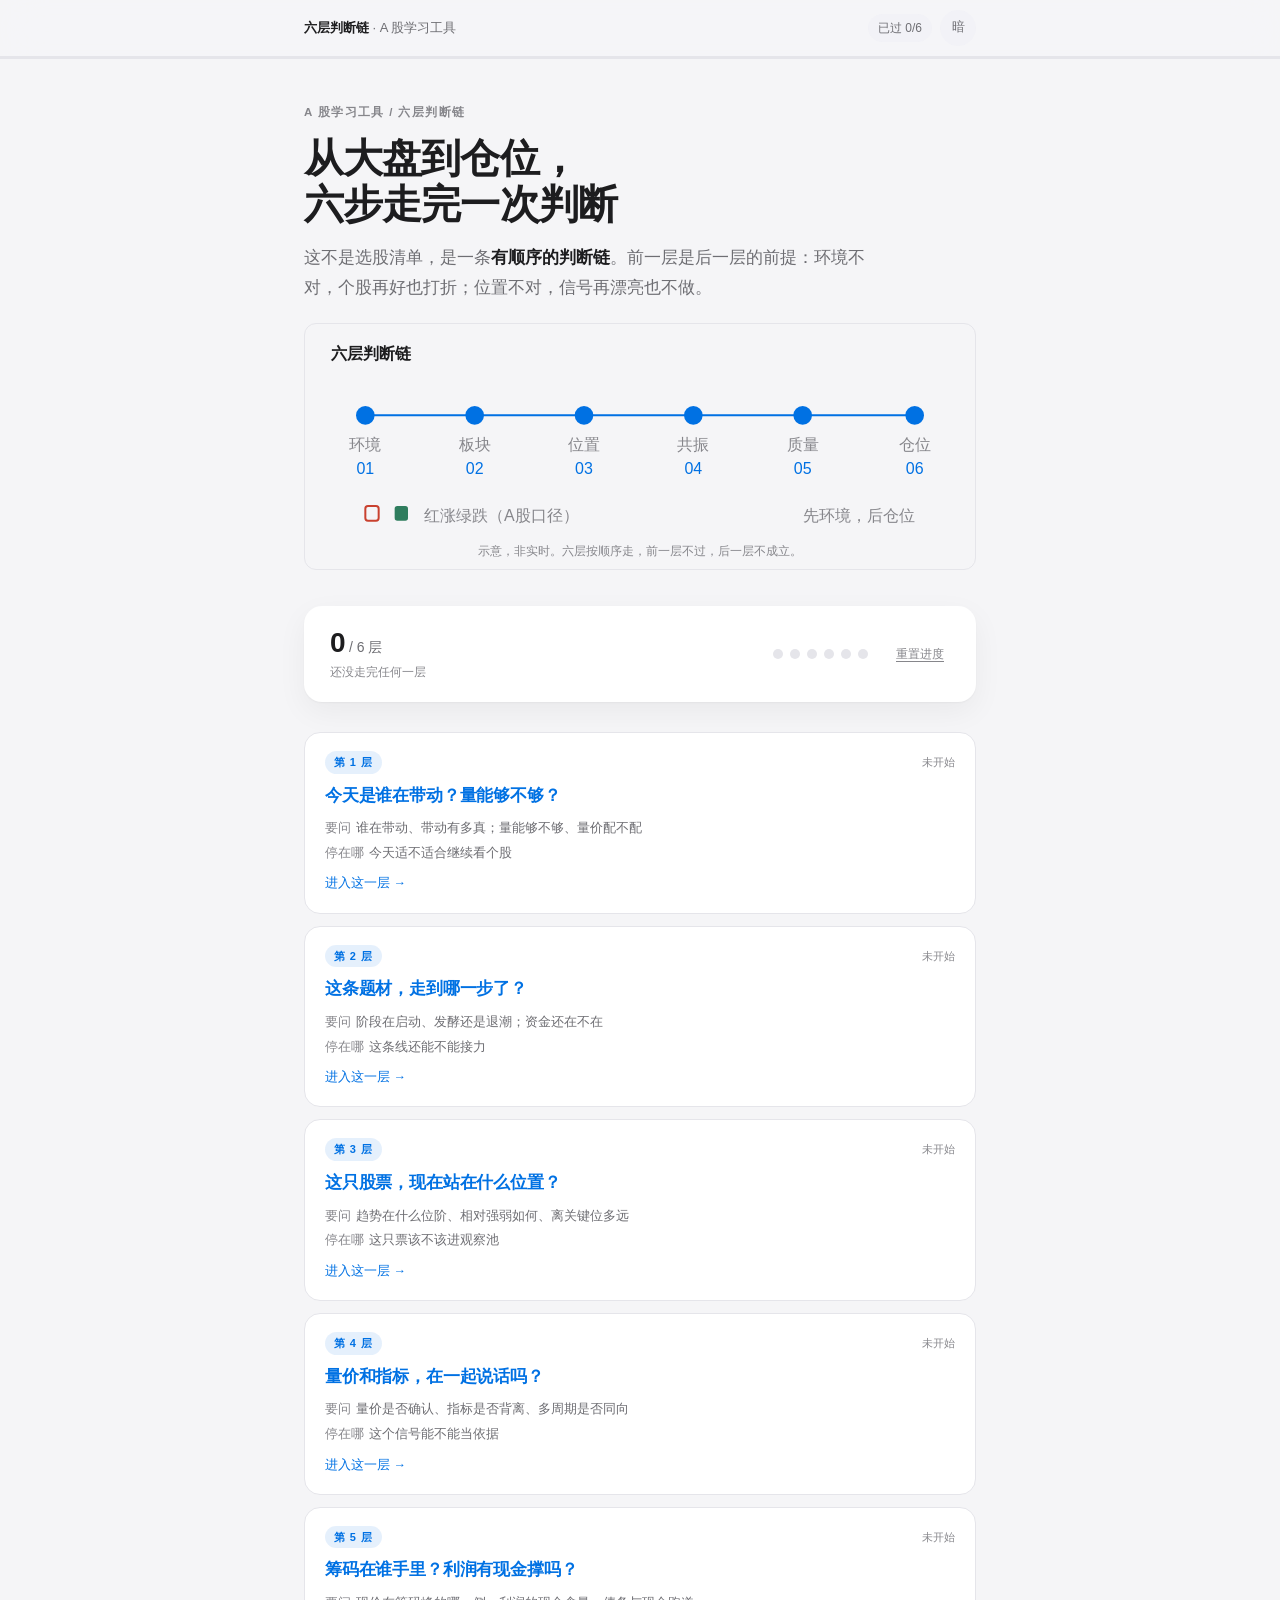
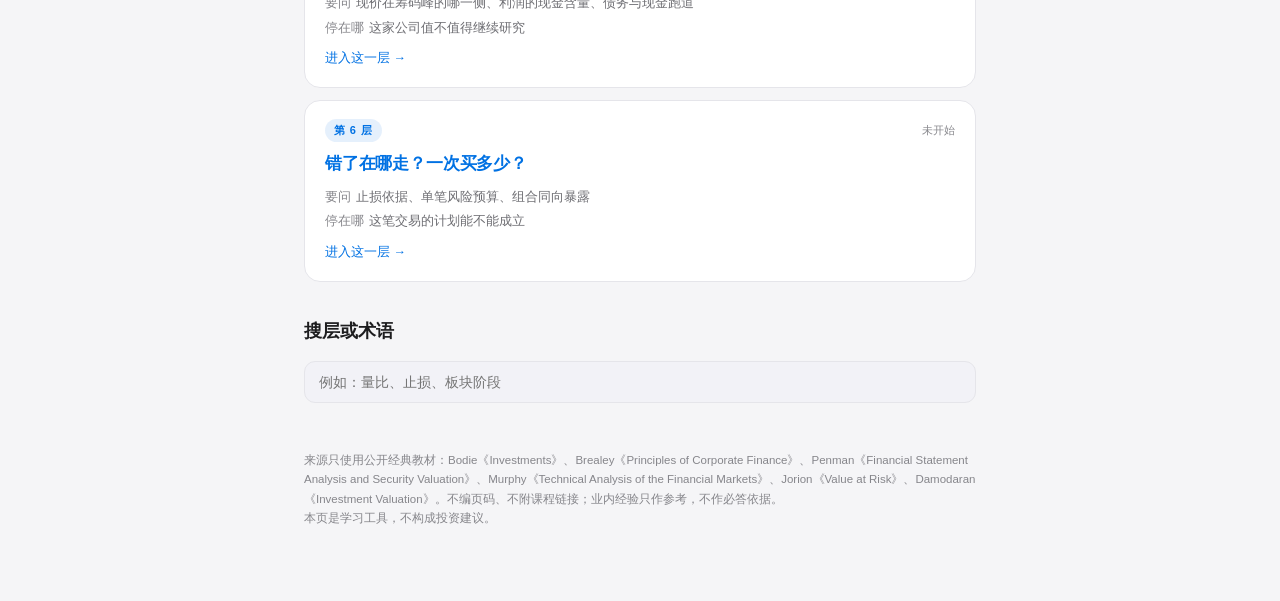
==== index.html @ f4ba8dbd "发布判断链学习站六层版本" ====
<!DOCTYPE html>
<html lang="zh-CN">
<head>
<meta charset="utf-8">
<meta name="viewport" content="width=device-width,initial-scale=1,viewport-fit=cover">
<meta name="color-scheme" content="light dark">
<meta name="description" content="六层判断链：从大盘环境到退出与仓位的 A 股学习工具。">
<title>六层判断链 · 从大盘到仓位</title>
<link rel="stylesheet" href="assets/app.css">
<script>try{var t=localStorage.getItem('stock6.v1.theme');if(t)document.documentElement.dataset.theme=JSON.parse(t);}catch(e){}</script>
<script src="assets/dict.js" defer></script>
<script src="assets/layers.js" defer></script>
<script src="assets/app.js" defer></script>
</head>
<body data-page="index">
<header class="topbar">
  <div class="topbar-in">
    <div class="brand"><b>六层判断链</b> · A 股学习工具</div>
    <div class="top-right">
      <span class="chip" id="progressChip">已过 0/6</span>
      <button class="icon-btn" id="themeBtn" type="button" aria-label="切换深色模式">暗</button>
    </div>
  </div>
  <div class="prog" aria-hidden="true"><i id="progFill"></i></div>
</header>

<main class="wrap">
  <section class="hero">
    <div class="kicker">A 股学习工具 / 六层判断链</div>
    <h1>从大盘到仓位，<br>六步走完一次判断</h1>
    <p class="lede">这不是选股清单，是一条<strong>有顺序的判断链</strong>。前一层是后一层的前提：环境不对，个股再好也打折；位置不对，信号再漂亮也不做。</p>
    <figure class="fig">
      <svg viewBox="0 0 480 150" role="img" aria-label="六层判断链：环境、板块、位置、共振、质量、退出与仓位">
        <text x="8" y="16" class="t-strong">六层判断链</text>
        <line class="line-accent" x1="34" y1="58" x2="446" y2="58"/>
        <circle class="dot" cx="34" cy="58" r="7"/>
        <circle class="dot" cx="116" cy="58" r="7"/>
        <circle class="dot" cx="198" cy="58" r="7"/>
        <circle class="dot" cx="280" cy="58" r="7"/>
        <circle class="dot" cx="362" cy="58" r="7"/>
        <circle class="dot" cx="446" cy="58" r="7"/>
        <text x="34" y="84" class="t-mute" text-anchor="middle">环境</text>
        <text x="116" y="84" class="t-mute" text-anchor="middle">板块</text>
        <text x="198" y="84" class="t-mute" text-anchor="middle">位置</text>
        <text x="280" y="84" class="t-mute" text-anchor="middle">共振</text>
        <text x="362" y="84" class="t-mute" text-anchor="middle">质量</text>
        <text x="446" y="84" class="t-mute" text-anchor="middle">仓位</text>
        <text x="34" y="102" class="t-accent" text-anchor="middle">01</text>
        <text x="116" y="102" class="t-accent" text-anchor="middle">02</text>
        <text x="198" y="102" class="t-accent" text-anchor="middle">03</text>
        <text x="280" y="102" class="t-accent" text-anchor="middle">04</text>
        <text x="362" y="102" class="t-accent" text-anchor="middle">05</text>
        <text x="446" y="102" class="t-accent" text-anchor="middle">06</text>
        <rect class="leg-up" x="34" y="126" width="10" height="11" rx="2"/>
        <rect class="leg-down" x="56" y="126" width="10" height="11" rx="2"/>
        <text x="78" y="137" class="t-mute">红涨绿跌（A股口径）</text>
        <text x="446" y="137" class="t-mute" text-anchor="end">先环境，后仓位</text>
      </svg>
      <figcaption class="fig-cap">示意，非实时。六层按顺序走，前一层不过，后一层不成立。</figcaption>
    </figure>
  </section>

  <div id="siteRoot"></div>

  <div class="foot">
    来源只使用公开经典教材：Bodie《Investments》、Brealey《Principles of Corporate Finance》、Penman《Financial Statement Analysis and Security Valuation》、Murphy《Technical Analysis of the Financial Markets》、Jorion《Value at Risk》、Damodaran《Investment Valuation》。不编页码、不附课程链接；业内经验只作参考，不作必答依据。<br>
    本页是学习工具，不构成投资建议。
  </div>
</main>
</body>
</html>
---- assets/app.css ----
:root{
  --font:-apple-system,BlinkMacSystemFont,"SF Pro Text","PingFang SC","Noto Sans SC","Microsoft YaHei",sans-serif;
  --bg:#f5f5f7;--surface:#fff;--surface-2:#f2f2f7;--text:#1d1d1f;--text-2:#6e6e73;--text-3:#86868b;
  --line:#e5e5ea;--line-2:#d2d2d7;--accent:#0071e3;--accent-soft:rgba(0,113,227,.1);
  /* A 股口径：红只表示涨，绿只表示跌；量能一律中性蓝 */
  --up:#c9412f;--down:#2f7d5e;--wy:#b5851f;--fig-bg:#f5f5f7;
  --radius:18px;--shadow:0 1px 2px rgba(0,0,0,.04),0 10px 30px rgba(0,0,0,.05);
  --ease:cubic-bezier(.4,0,.2,1);
}
@media (prefers-color-scheme:dark){
  :root:not([data-theme="light"]){
    --bg:#000;--surface:#1c1c1e;--surface-2:#2c2c2e;--text:#f5f5f7;--text-2:#a1a1a6;--text-3:#8e8e93;
    --line:#2c2c2e;--line-2:#3a3a3c;--accent:#2997ff;--accent-soft:rgba(41,151,255,.16);
    --up:#e07a68;--down:#6fb99a;--wy:#d8a63a;--fig-bg:#2c2c2e;
    --shadow:0 1px 2px rgba(0,0,0,.5),0 10px 30px rgba(0,0,0,.4);
  }
}
:root[data-theme="dark"]{
  --bg:#000;--surface:#1c1c1e;--surface-2:#2c2c2e;--text:#f5f5f7;--text-2:#a1a1a6;--text-3:#8e8e93;
  --line:#2c2c2e;--line-2:#3a3a3c;--accent:#2997ff;--accent-soft:rgba(41,151,255,.16);
  --up:#e07a68;--down:#6fb99a;--wy:#d8a63a;--fig-bg:#2c2c2e;
  --shadow:0 1px 2px rgba(0,0,0,.5),0 10px 30px rgba(0,0,0,.4);
}
*{box-sizing:border-box}
html,body{margin:0;padding:0}
body{background:var(--bg);color:var(--text);font-family:var(--font);font-size:clamp(16px,4.3vw,17px);line-height:1.7;
  -webkit-font-smoothing:antialiased;transition:background .3s var(--ease),color .3s var(--ease);overflow-x:hidden}
button{font:inherit;color:inherit;background:none;border:0;cursor:pointer}
a{color:var(--accent);text-decoration:none}
img,svg{max-width:100%}
.wrap{max-width:720px;margin:0 auto;padding:0 clamp(16px,4vw,24px) calc(72px + env(safe-area-inset-bottom))}
.topbar{position:sticky;top:0;z-index:20;background:color-mix(in srgb,var(--bg) 88%,transparent);
  -webkit-backdrop-filter:saturate(180%) blur(20px);backdrop-filter:saturate(180%) blur(20px);
  border-bottom:1px solid var(--line)}
.topbar-in{max-width:720px;margin:0 auto;padding:10px clamp(16px,4vw,24px);display:flex;align-items:center;gap:10px}
.prog{height:2px;background:var(--line);overflow:hidden}
.prog i{display:block;height:100%;width:var(--p,0%);background:var(--accent);transition:width .35s var(--ease)}
.brand{font-size:13px;color:var(--text-2);white-space:nowrap;min-width:0;overflow:hidden;text-overflow:ellipsis}
.brand b{color:var(--text);font-weight:600}
.brand a{color:inherit}
.top-right{margin-left:auto;display:flex;align-items:center;gap:8px;flex:none}
.chip{font-size:12px;color:var(--text-2);background:var(--surface-2);border-radius:999px;padding:4px 10px;
  font-variant-numeric:tabular-nums;white-space:nowrap}
.icon-btn{width:36px;height:36px;border-radius:999px;background:var(--surface-2);color:var(--text-2);
  display:inline-flex;align-items:center;justify-content:center;font-size:12.5px;transition:background .2s var(--ease),color .2s var(--ease)}
.icon-btn:hover{background:var(--line);color:var(--text)}
.icon-btn:focus-visible,.entry:focus-visible,.opt:focus-visible,.term:focus-visible,.link-btn:focus-visible,
.btn-primary:focus-visible,.btn-ghost:focus-visible,a:focus-visible{outline:2px solid var(--accent);outline-offset:2px}
.crumbs{display:flex;align-items:center;gap:8px;padding:16px 0 0;font-size:12.5px;color:var(--text-3);flex-wrap:wrap}
.crumbs a{color:var(--text-2)}
.crumbs .sep{opacity:.55}
.hero{padding:44px 0 8px}
.kicker{font-size:11.5px;font-weight:600;letter-spacing:.12em;color:var(--text-3);text-transform:uppercase}
h1{font-size:clamp(28px,6.2vw,40px);line-height:1.16;letter-spacing:-.022em;font-weight:600;margin:12px 0 0;max-width:640px}
.lede{margin:16px 0 0;font-size:clamp(16px,4.3vw,17px);line-height:1.75;color:var(--text-2);max-width:34em}
.lede strong{color:var(--text);font-weight:600}
.start-card{margin-top:30px;background:var(--surface);border-radius:var(--radius);box-shadow:var(--shadow);padding:clamp(18px,4.4vw,28px)}
.start-title{font-size:15px;font-weight:600}
.start-sub{margin-top:6px;font-size:13.5px;color:var(--text-2);line-height:1.7}
.entries{margin-top:18px;display:flex;flex-direction:column;gap:12px}
.entry{display:flex;align-items:flex-start;gap:14px;text-align:left;width:100%;min-height:64px;padding:16px 18px;
  border:1px solid var(--line);border-radius:14px;background:var(--surface);
  transition:border-color .2s var(--ease),background .2s var(--ease),transform .2s var(--ease)}
.entry:hover{border-color:var(--line-2);background:var(--surface-2);transform:translateY(-1px)}
.entry .mark{flex:none;width:32px;height:32px;border-radius:999px;background:var(--accent-soft);color:var(--accent);
  display:flex;align-items:center;justify-content:center;font-size:12px;font-weight:600;font-variant-numeric:tabular-nums}
.entry .et,.entry .es,.opt .ol,.opt .om{display:block}
.entry .et{font-size:15.5px;font-weight:600;letter-spacing:-.01em}
.entry .es{margin-top:3px;font-size:12.5px;color:var(--text-2);line-height:1.6}
.entry .go{margin-left:auto;color:var(--text-3);font-size:16px;padding-top:5px}
.entry.all{border-style:dashed;border-color:var(--line-2)}
.hint{margin-top:18px;font-size:12.5px;color:var(--text-3);line-height:1.7}
.trail{margin:26px 0 0;display:none}
.trail.on{display:block}
.trail-label{font-size:10.5px;font-weight:600;letter-spacing:.1em;text-transform:uppercase;color:var(--text-3)}
.trail-chips{display:flex;flex-wrap:wrap;gap:8px;margin-top:9px}
.trail-chip{display:inline-flex;align-items:center;gap:6px;font-size:12px;color:var(--text-2);background:var(--surface);
  border:1px solid var(--line);border-radius:999px;padding:4px 10px;max-width:100%}
.trail-chip b{color:var(--text);font-weight:500}
.trail-chip .tick{color:var(--accent);font-size:11px}
.trail-chip.mode{border-style:dashed}
.q-card{margin-top:14px;background:var(--surface);border-radius:var(--radius);box-shadow:var(--shadow);padding:clamp(18px,4.4vw,30px)}
.q-top{display:flex;align-items:center;gap:10px;flex-wrap:wrap}
.q-step{font-size:11.5px;font-weight:600;color:var(--accent);background:var(--accent-soft);border-radius:999px;padding:3px 10px;
  letter-spacing:.02em;font-variant-numeric:tabular-nums}
.q-src{margin-left:auto;display:flex;gap:6px;flex-wrap:wrap}
.lv{font-size:10.5px;line-height:1.7;font-weight:500;padding:1px 8px;border-radius:999px;white-space:nowrap}
.lv-a{background:var(--accent-soft);color:var(--accent)}
.lv-t{background:var(--surface-2);color:var(--text-2)}
.lv-e{background:transparent;border:1px dashed var(--line-2);color:var(--text-3)}
h2.q-title{font-size:clamp(19.5px,4.6vw,23px);line-height:1.4;letter-spacing:-.015em;font-weight:600;margin:14px 0 0}
.q-plain{margin-top:10px;font-size:clamp(16px,4.3vw,17px);line-height:1.75;color:var(--text-2);max-width:34em}
.src-note{margin-top:10px;font-size:11.5px;line-height:1.7;color:var(--text-3);max-width:34em}
.term{font:inherit;color:inherit;background:none;border:0;padding:0;cursor:help;border-bottom:1px dashed var(--text-3);
  transition:color .15s var(--ease),border-color .15s var(--ease)}
.term:hover,.term.open{color:var(--accent);border-color:var(--accent)}
.term .qmark{font-size:10px;vertical-align:super;color:var(--text-3);margin-left:1px}
.term.open .qmark{color:var(--accent)}
.term-defs{margin-top:14px;display:flex;flex-direction:column;gap:6px}
.term-row{background:var(--surface-2);border-radius:12px;padding:11px 14px}
.term-row[hidden]{display:none}
.term-row dt{font-size:12.5px;font-weight:600;color:var(--text)}
.term-row dd{margin:3px 0 0;font-size:13px;line-height:1.7;color:var(--text-2)}
.term-row .k{display:block;font-size:10.5px;letter-spacing:.06em;text-transform:uppercase;color:var(--text-3);margin-bottom:1px}
.term-row .k2{margin-top:7px}
.where{margin-top:22px;border-left:2px solid var(--line-2);padding:2px 0 2px 14px}
.where h3{font-size:11px;font-weight:600;letter-spacing:.1em;text-transform:uppercase;color:var(--text-3);margin:0 0 8px}
.where ul{margin:0;padding-left:18px;font-size:clamp(15px,4vw,16px);line-height:1.8;color:var(--text-2);max-width:34em}
.where li::marker{color:var(--text-3)}
.options{margin-top:22px;display:flex;flex-direction:column;gap:12px}
.opt{display:flex;gap:12px;align-items:flex-start;text-align:left;width:100%;min-height:56px;padding:15px 16px;border:1px solid var(--line);
  border-radius:13px;background:var(--surface);transition:border-color .2s var(--ease),background .2s var(--ease)}
.opt:hover{border-color:var(--line-2);background:var(--surface-2)}
.opt .radio{flex:none;width:17px;height:17px;border-radius:999px;border:1px solid var(--line-2);margin-top:2px}
.opt:hover .radio{border-color:var(--accent)}
.opt .ol{font-size:clamp(15.5px,4.2vw,16px);font-weight:600;letter-spacing:-.005em}
.opt .om{margin-top:4px;font-size:clamp(13.5px,3.6vw,14px);color:var(--text-2);line-height:1.6}
.q-foot{margin-top:22px;display:flex;align-items:center;gap:10px;flex-wrap:wrap}
.link-btn{font-size:12.5px;color:var(--text-2);padding:6px 12px;border-radius:999px;background:var(--surface-2);
  transition:background .2s var(--ease),color .2s var(--ease)}
.link-btn:hover{background:var(--line);color:var(--text)}
.link-btn:disabled{opacity:.4;cursor:default}
.link-btn:disabled:hover{background:var(--surface-2);color:var(--text-2)}
.q-note{margin-left:auto;font-size:11.5px;color:var(--text-3)}
.q-ask{font-size:10.5px;font-weight:600;letter-spacing:.1em;text-transform:uppercase;color:var(--text-3);margin:20px 0 0}
.verdict-card{margin-top:14px;background:var(--surface);border-radius:var(--radius);box-shadow:var(--shadow);padding:clamp(18px,4.4vw,30px)}
.verdict-label{font-size:11px;font-weight:600;letter-spacing:.12em;text-transform:uppercase;color:var(--text-3)}
.verdict{font-size:clamp(24px,6.6vw,30px);font-weight:600;letter-spacing:-.02em;margin-top:8px;line-height:1.3}
.verdict .tag{display:inline-block;vertical-align:3px;margin-left:8px;font-size:11px;font-weight:500;letter-spacing:.02em;padding:2px 9px;
  border-radius:999px;background:var(--accent-soft);color:var(--accent)}
.verdict-sub{margin-top:8px;font-size:clamp(15px,4vw,16px);color:var(--text-2);line-height:1.75;max-width:34em}
.cond{margin-top:22px;display:flex;flex-direction:column;gap:10px}
.cond-item{display:flex;gap:11px;align-items:flex-start;font-size:14px;line-height:1.7;color:var(--text-2)}
.cond-flag{flex:none;width:18px;height:18px;border-radius:999px;display:flex;align-items:center;justify-content:center;
  font-size:11px;font-weight:600;margin-top:2px;background:var(--surface-2);color:var(--text-3)}
.cond-item.ok .cond-flag{background:var(--accent-soft);color:var(--accent)}
.cond-item.bad .cond-flag{background:var(--surface-2);color:var(--text-2)}
.cond-item b{color:var(--text);font-weight:600}
.verdict-foot{margin-top:24px;display:flex;gap:10px;flex-wrap:wrap}
.btn-primary{display:inline-flex;align-items:center;height:38px;padding:0 16px;border-radius:999px;background:var(--accent);
  color:#fff;font-size:13px;font-weight:500;transition:filter .2s var(--ease)}
.btn-primary:hover{-webkit-filter:brightness(1.06);filter:brightness(1.06)}
.btn-ghost{display:inline-flex;align-items:center;height:38px;padding:0 14px;border-radius:999px;background:var(--surface-2);
  color:var(--text-2);font-size:13px}
.btn-ghost:hover{background:var(--line);color:var(--text)}
.glossary{margin-top:46px}
.gloss-head{display:flex;align-items:baseline;gap:12px;flex-wrap:wrap}
.glossary h2{font-size:22px;font-weight:600;letter-spacing:-.015em;margin:0}
.gloss-sub{font-size:12.5px;color:var(--text-3)}
.gloss-search{margin-top:14px;width:100%;height:42px;border:1px solid var(--line);border-radius:11px;background:var(--surface-2);
  color:var(--text);font-size:14px;padding:0 14px;outline:none;-webkit-appearance:none}
.gloss-search:focus{border-color:var(--accent);background:var(--surface)}
.gloss-list{margin:14px 0 0;background:var(--surface);border-radius:var(--radius);box-shadow:var(--shadow);overflow:hidden}
.gloss-item{padding:15px 20px;border-bottom:1px solid var(--line)}
.gloss-item:last-child{border-bottom:0}
.gloss-item[hidden]{display:none}
.gloss-item dt{font-size:14px;font-weight:600}
.gloss-item dd{margin:3px 0 0;font-size:13px;line-height:1.7;color:var(--text-2)}
.gloss-empty{padding:24px 20px;font-size:13px;color:var(--text-3)}
.foot{margin-top:34px;font-size:11.5px;color:var(--text-3);line-height:1.7}
.foot b{color:var(--text-2);font-weight:500}
.layer-nav{margin-top:28px;display:flex;gap:10px;flex-wrap:wrap}
.layer-nav a{display:inline-flex;align-items:center;min-height:44px;padding:0 14px;border-radius:999px;background:var(--surface-2);
  color:var(--text-2);font-size:13px}
.layer-nav a:hover{background:var(--line);color:var(--text)}
/* 解释型配图：细线、8px 圆角、单一蓝、无渐变无阴影；标注 ≥12px */
.fig{margin:20px 0 0;background:var(--fig-bg);border:1px solid var(--line);border-radius:12px;padding:14px 14px 8px}
.fig svg{display:block;width:100%;height:auto;max-height:200px;margin:0 auto}
.fig-cap{margin-top:4px;font-size:12px;color:var(--text-3);text-align:center;line-height:1.6}
.fig text{font-family:var(--font);font-size:12px;fill:var(--text-2)}
.fig .t-strong{fill:var(--text);font-weight:600}
.fig .t-mute{fill:var(--text-3)}
.fig .t-accent{fill:var(--accent)}
.fig .t-up{fill:var(--up)}
.fig .t-down{fill:var(--down)}
.fig .axis{stroke:var(--line-2);stroke-width:1.5}
.fig .grid{stroke:var(--line);stroke-width:1}
.fig .zero{stroke:var(--text-3);stroke-width:1.5;stroke-dasharray:4 3;fill:none;opacity:.75}
.fig .base{stroke:var(--text-3);stroke-width:1.5;stroke-dasharray:4 3;fill:none}
.fig .line-w{stroke:var(--text);stroke-width:1.5;fill:none}
.fig .line-y{stroke:var(--wy);stroke-width:1.5;fill:none}
.fig .line-up{stroke:var(--up);stroke-width:1.5;fill:none}
.fig .line-down{stroke:var(--down);stroke-width:1.5;fill:none}
.fig .line-accent{stroke:var(--accent);stroke-width:1.5;fill:none}
.fig .bar{fill:var(--accent)}
.fig .bar-dim{fill:var(--text-3);opacity:.38}
.fig .bar-up{fill:var(--up)}
.fig .bar-down{fill:var(--down)}
.fig .box{fill:var(--surface);stroke:var(--line);stroke-width:1.5}
.fig .box-accent{fill:none;stroke:var(--accent);stroke-width:1.5}
.fig .box-down{fill:none;stroke:var(--down);stroke-width:1.5;stroke-dasharray:5 4}
.fig .rule{stroke:var(--accent);stroke-width:1.5}
.fig .tick{stroke:var(--accent);stroke-width:1.5}
.fig .leg-up{fill:none;stroke:var(--up);stroke-width:1.5}
.fig .leg-down{fill:var(--down)}
.fig .dot{fill:var(--accent)}
/* 底部抽屉：窄屏术语解释 */
.sheet-wrap{position:fixed;inset:0;z-index:60;display:flex;align-items:flex-end}
.sheet-wrap[hidden]{display:none}
.sheet-mask{position:absolute;inset:0;background:rgba(0,0,0,.32);-webkit-backdrop-filter:blur(2px);backdrop-filter:blur(2px)}
.sheet{position:relative;width:100%;max-height:78vh;max-height:78dvh;display:flex;flex-direction:column;
  background:var(--surface);border-radius:20px 20px 0 0;border-top:1px solid var(--line);
  padding:0 20px calc(20px + env(safe-area-inset-bottom));transform:translateY(102%);
  transition:transform .28s var(--ease);will-change:transform}
.sheet-wrap.on .sheet{transform:translateY(0)}
.sheet-grab{height:26px;display:flex;align-items:center;justify-content:center;touch-action:none;cursor:grab;flex:none}
.sheet-grab span{width:38px;height:4px;border-radius:2px;background:var(--line-2)}
.sheet-head{display:flex;align-items:center;gap:10px;flex:none}
.sheet-head h3{margin:0;font-size:17px;font-weight:600}
.sheet-x{margin-left:auto;min-width:44px;min-height:44px;border-radius:12px;color:var(--text-2);font-size:14px}
.sheet-x:active{background:var(--surface-2)}
.sheet-body{overflow:auto;padding:6px 0 4px;-webkit-overflow-scrolling:touch;overscroll-behavior:contain}
.sheet-body p{margin:0;font-size:15.5px;line-height:1.75;color:var(--text-2)}
.sheet-body p+p{margin-top:14px}
.sheet-body .k{display:block;font-size:10.5px;letter-spacing:.06em;text-transform:uppercase;color:var(--text-3);margin-bottom:2px}
/* 总览 */
.progress-card{margin-top:28px;background:var(--surface);border-radius:var(--radius);box-shadow:var(--shadow);
  padding:20px clamp(18px,4.4vw,26px);display:flex;align-items:center;gap:16px;flex-wrap:wrap}
.progress-main{min-width:150px}
.progress-num{font-size:28px;font-weight:600;letter-spacing:-.02em;line-height:1.2;font-variant-numeric:tabular-nums}
.progress-num small{font-size:14px;font-weight:400;color:var(--text-2);letter-spacing:0}
.progress-cap{font-size:12px;color:var(--text-3);margin-top:2px}
.pips{display:flex;gap:7px;flex-wrap:wrap;margin-left:auto}
.pip{width:10px;height:10px;border-radius:999px;background:var(--line)}
.pip.on{background:var(--accent)}
.progress-reset{margin-left:6px;font-size:12px;color:var(--text-3);text-decoration:underline;text-underline-offset:3px}
.layer-list{margin-top:30px;display:flex;flex-direction:column;gap:12px}
.layer-card{display:block;background:var(--surface);border:1px solid var(--line);border-radius:16px;padding:18px 20px;
  transition:border-color .2s var(--ease),background .2s var(--ease),transform .2s var(--ease)}
.layer-card:hover{border-color:var(--line-2);background:var(--surface-2);transform:translateY(-1px)}
.layer-card .top{display:flex;align-items:center;gap:10px;flex-wrap:wrap}
.layer-no{font-size:11px;font-weight:600;letter-spacing:.08em;color:var(--accent);background:var(--accent-soft);
  border-radius:999px;padding:2px 9px;font-variant-numeric:tabular-nums}
.layer-state{font-size:11px;color:var(--text-3);margin-left:auto}
.layer-state.done{color:var(--accent)}
.layer-state.done::before{content:"✓ "}
.layer-card h3{margin:9px 0 0;font-size:17px;line-height:1.5;font-weight:600;letter-spacing:-.01em}
.layer-meta{margin-top:10px;display:grid;gap:4px;font-size:12.5px;line-height:1.65;color:var(--text-2)}
.layer-meta span b{color:var(--text-3);font-weight:500;margin-right:5px}
.layer-card .go{margin-top:10px;font-size:12.5px;color:var(--accent)}
.search-panel{margin-top:34px}
.search-results{margin-top:14px;display:flex;flex-direction:column;gap:8px}
.search-hit{background:var(--surface);border:1px solid var(--line);border-radius:12px;padding:12px 14px}
.search-hit dt{font-size:13px;font-weight:600;margin:0}
.search-hit dd{margin:2px 0 0;font-size:12.5px;line-height:1.65;color:var(--text-2)}
.search-hit a{font-size:12.5px}
.search-empty{font-size:12.5px;color:var(--text-3);padding:8px 2px}
.index-chain{display:grid;grid-template-columns:repeat(3,1fr);gap:8px;margin-top:16px}
.index-chain .step{background:var(--surface-2);border:1px solid var(--line);border-radius:10px;padding:9px 10px;font-size:11.5px;line-height:1.5;color:var(--text-2)}
.index-chain .step b{display:block;font-size:10.5px;letter-spacing:.05em;color:var(--text-3);font-weight:600;margin-bottom:2px}
@media (min-width:600px){
  .wrap{padding-left:24px;padding-right:24px}
  .hero{padding:44px 0 8px}
}
@media (max-width:599px){
  .wrap{padding-left:16px;padding-right:16px;padding-bottom:calc(64px + env(safe-area-inset-bottom))}
  .topbar-in{padding:9px 16px;gap:8px}
  .brand{font-size:12px}
  .chip{font-size:11.5px;padding:4px 9px}
  .icon-btn{width:40px;height:40px}
  .hero{padding:26px 0 4px}
  .lede{margin-top:14px}
  .start-card{margin-top:22px}
  .q-src{width:100%;margin-left:0;margin-top:4px}
  .q-step{font-size:11px}
  .verdict{font-size:clamp(24px,6.6vw,28px)}
  .entry{padding:15px 16px}
  .entry .et{font-size:16px}
  .entry .es{font-size:13px}
  .opt{padding:15px 15px}
  .term-defs{display:none}
  .q-foot{gap:10px}
  .link-btn,.btn-ghost,.btn-primary{display:inline-flex;align-items:center;justify-content:center;min-height:44px;padding:0 16px}
  .link-btn{padding:0 14px}
  .q-note{width:100%;margin-left:0;font-size:11px}
  .fig{padding:12px 12px 6px;margin-top:16px}
  .fig svg{max-height:160px}
  .fig text{font-size:20px}
  .gloss-item{padding:14px 16px}
  .trail-chip{font-size:11.5px}
  .layer-card{padding:16px}
  .layer-card h3{font-size:16px}
  .progress-card{padding:17px 16px;gap:12px}
  .progress-num{font-size:25px}
  .pips{margin-left:0;width:100%}
  .index-chain{grid-template-columns:repeat(2,1fr)}
}
@media (max-height:430px) and (min-width:560px){
  .hero{padding:18px 0 4px}
  h1{font-size:26px}
  .topbar-in{padding:8px 24px}
  .sheet{max-height:calc(100vh - 24px);max-height:calc(100dvh - 24px)}
  .progress-card,.start-card{margin-top:16px}
}
@media (prefers-reduced-motion:reduce){*{transition:none!important;animation:none!important;scroll-behavior:auto!important}}
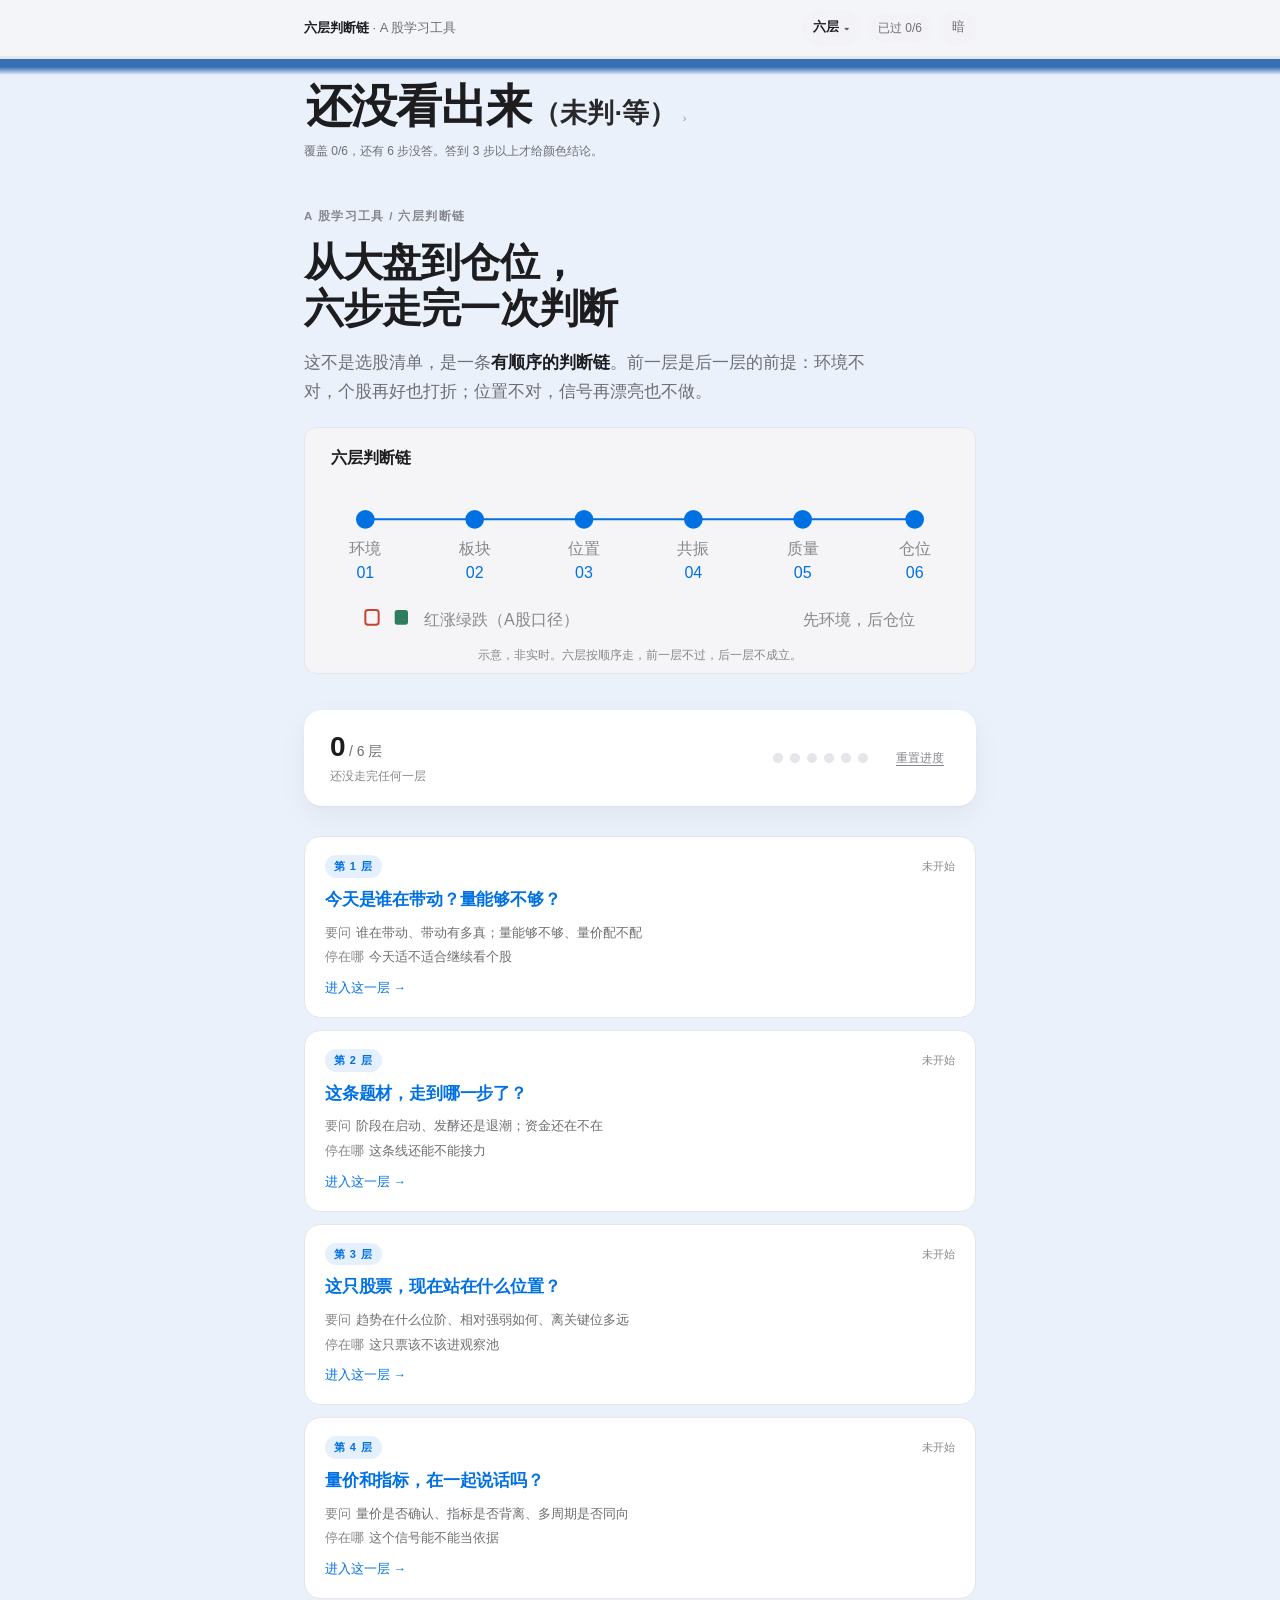
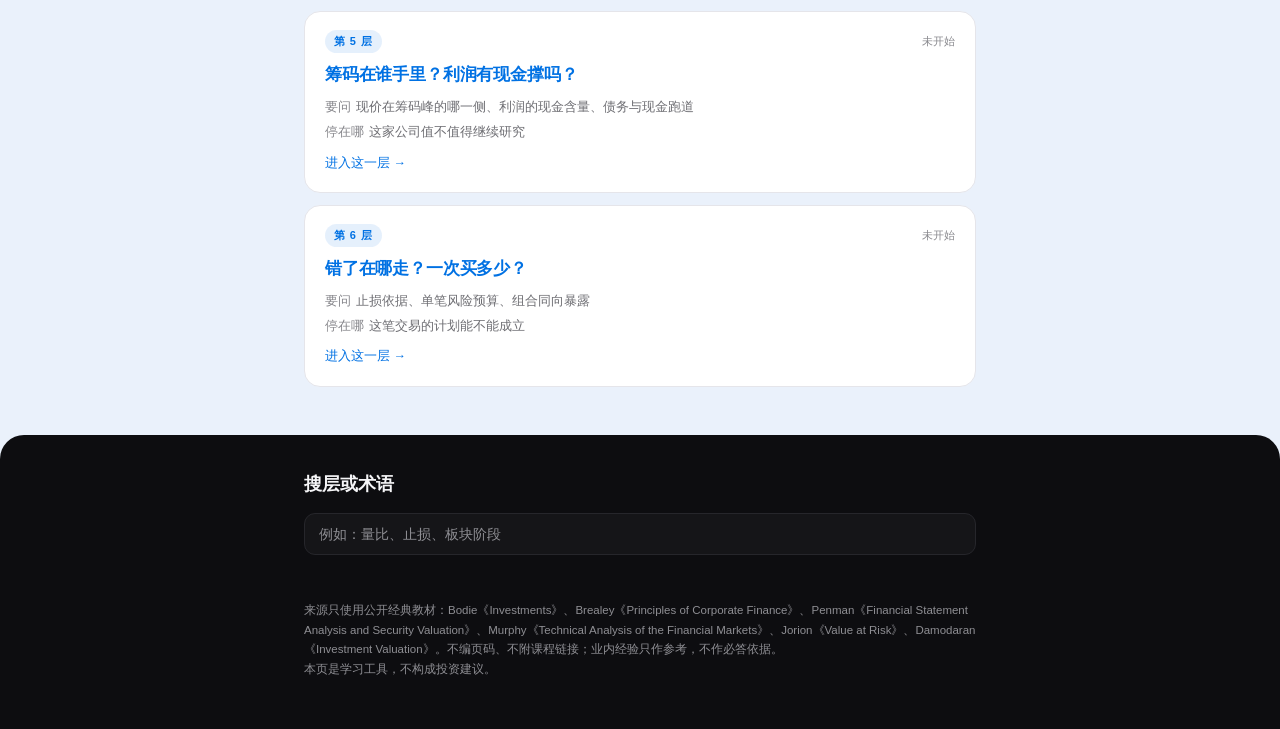
==== commit d17457ad: "路径晋级判断面板，术语表起改为深色夜间区 正文删除「这一层走过的路径」块；面板首段改为走过的路径胶囊+权重（+1/+2、veto 警示色），并保留未答与合计分/覆盖度；术语表及其下所有版块（含页脚、层" ====
--- a/index.html
+++ b/index.html
@@ -62,10 +62,12 @@
 
   <div id="siteRoot"></div>
 
+  <div class="night"><div class="night-in" id="nightSlot">
   <div class="foot">
     来源只使用公开经典教材：Bodie《Investments》、Brealey《Principles of Corporate Finance》、Penman《Financial Statement Analysis and Security Valuation》、Murphy《Technical Analysis of the Financial Markets》、Jorion《Value at Risk》、Damodaran《Investment Valuation》。不编页码、不附课程链接；业内经验只作参考，不作必答依据。<br>
     本页是学习工具，不构成投资建议。
   </div>
+  </div></div>
 </main>
 </body>
 </html>
--- a/assets/app.css
+++ b/assets/app.css
@@ -32,7 +32,7 @@
 .topbar{position:sticky;top:0;z-index:20;background:color-mix(in srgb,var(--bg) 88%,transparent);
   -webkit-backdrop-filter:saturate(180%) blur(20px);backdrop-filter:saturate(180%) blur(20px);
   border-bottom:1px solid var(--line)}
-.topbar-in{max-width:720px;margin:0 auto;padding:10px clamp(16px,4vw,24px);display:flex;align-items:center;gap:10px}
+.topbar-in{max-width:720px;margin:0 auto;padding:10px clamp(16px,4vw,24px);display:flex;align-items:center;gap:10px;position:relative}
 .prog{height:2px;background:var(--line);overflow:hidden}
 .prog i{display:block;height:100%;width:var(--p,0%);background:var(--accent);transition:width .35s var(--ease)}
 .brand{font-size:13px;color:var(--text-2);white-space:nowrap;min-width:0;overflow:hidden;text-overflow:ellipsis}
@@ -44,7 +44,32 @@
 .icon-btn{width:36px;height:36px;border-radius:999px;background:var(--surface-2);color:var(--text-2);
   display:inline-flex;align-items:center;justify-content:center;font-size:12.5px;transition:background .2s var(--ease),color .2s var(--ease)}
 .icon-btn:hover{background:var(--line);color:var(--text)}
-.icon-btn:focus-visible,.entry:focus-visible,.opt:focus-visible,.term:focus-visible,.link-btn:focus-visible,
+.navdrop{flex:none}
+.nav-btn{display:inline-flex;align-items:center;gap:5px;height:36px;padding:0 11px;border-radius:999px;
+  background:var(--surface-2);color:var(--text);font-size:12.5px;font-weight:600;white-space:nowrap}
+.nav-btn:hover{background:var(--line)}
+.nav-btn[aria-expanded="true"]{background:var(--text);color:var(--bg)}
+.nb-caret{font-style:normal;font-size:10px;opacity:.7}
+.nav-menu{position:absolute;right:max(clamp(12px,4vw,24px),calc(50vw - 336px));top:calc(100% + 6px);z-index:45;width:min(300px,calc(100vw - 24px));
+  background:var(--surface);border:1px solid var(--line);border-radius:14px;box-shadow:0 10px 30px rgba(0,0,0,.14);
+  padding:6px;max-height:min(70vh,460px);overflow:auto}
+@media (max-width:480px){
+  .top-right{gap:6px}
+  .top-right .icon-btn[href]{display:none}
+  .chip{padding:4px 8px;font-size:11.5px}
+  .nav-btn{padding:0 9px}
+}
+.nav-menu[hidden]{display:none}
+.nav-cap{padding:8px 10px 4px;font-size:10.5px;letter-spacing:.14em;color:var(--text-3);text-transform:uppercase}
+.nav-item{display:block;padding:9px 10px;border-radius:9px;text-decoration:none;color:var(--text)}
+.nav-item:hover{background:var(--surface-2)}
+.nav-item.current{background:var(--surface-2);box-shadow:inset 0 0 0 1px var(--line)}
+.nav-item .ni-main{display:block;font-size:13px;font-weight:600;font-variant-numeric:tabular-nums}
+.nav-item .ni-sub{display:block;font-size:11.5px;color:var(--text-3);margin-top:1px}
+.nav-item .ni-s{float:right;font-size:11.5px;color:var(--text-3);font-variant-numeric:tabular-nums;font-weight:500}
+.nav-home{display:flex;align-items:center;justify-content:space-between;gap:8px}
+.nav-item.doing .ni-main{color:var(--accent)}
+.icon-btn:focus-visible,.nav-btn:focus-visible,.entry:focus-visible,.opt:focus-visible,.term:focus-visible,.link-btn:focus-visible,
 .btn-primary:focus-visible,.btn-ghost:focus-visible,a:focus-visible{outline:2px solid var(--accent);outline-offset:2px}
 .crumbs{display:flex;align-items:center;gap:8px;padding:16px 0 0;font-size:12.5px;color:var(--text-3);flex-wrap:wrap}
 .crumbs a{color:var(--text-2)}
@@ -70,15 +95,20 @@
 .entry .go{margin-left:auto;color:var(--text-3);font-size:16px;padding-top:5px}
 .entry.all{border-style:dashed;border-color:var(--line-2)}
 .hint{margin-top:18px;font-size:12.5px;color:var(--text-3);line-height:1.7}
-.trail{margin:26px 0 0;display:none}
-.trail.on{display:block}
-.trail-label{font-size:10.5px;font-weight:600;letter-spacing:.1em;text-transform:uppercase;color:var(--text-3)}
-.trail-chips{display:flex;flex-wrap:wrap;gap:8px;margin-top:9px}
-.trail-chip{display:inline-flex;align-items:center;gap:6px;font-size:12px;color:var(--text-2);background:var(--surface);
-  border:1px solid var(--line);border-radius:999px;padding:4px 10px;max-width:100%}
-.trail-chip b{color:var(--text);font-weight:500}
-.trail-chip .tick{color:var(--accent);font-size:11px}
-.trail-chip.mode{border-style:dashed}
+.jp-chip{display:inline-flex;align-items:center;gap:6px;font-size:12.5px;color:var(--text-2);background:var(--surface-2);
+  border:1px solid var(--line);border-radius:999px;padding:5px 10px;max-width:100%;line-height:1.45}
+.jp-chip b{color:var(--text);font-weight:600}
+.jp-chip .jpt{color:var(--accent);font-size:11px}
+.jp-chip.mode{border-style:dashed;background:transparent}
+.jp-chip.muted{border-style:dashed;color:var(--text-3)}
+.jp-chip .jpw{font-style:normal;font-variant-numeric:tabular-nums;font-size:11.5px;font-weight:700;
+  padding:1px 6px;border-radius:6px;background:var(--surface);border:1px solid var(--line)}
+.jp-chip .jpw.pos{color:var(--accent)}
+.jp-chip .jpw.neg{color:var(--up)}
+.jp-chip .jpw.zero{color:var(--text-3)}
+.jp-chip.veto{border-color:var(--up);background:color-mix(in srgb,var(--up) 9%,var(--surface))}
+.jp-chip.veto .jpt,.jp-chip.veto .jpw{color:var(--up)}
+.jp-chip.veto .jpw{border-color:color-mix(in srgb,var(--up) 45%,var(--line))}
 .q-card{margin-top:14px;background:var(--surface);border-radius:var(--radius);box-shadow:var(--shadow);padding:clamp(18px,4.4vw,30px)}
 .q-top{display:flex;align-items:center;gap:10px;flex-wrap:wrap}
 .q-step{font-size:11.5px;font-weight:600;color:var(--accent);background:var(--accent-soft);border-radius:999px;padding:3px 10px;
@@ -163,6 +193,37 @@
 .layer-nav a{display:inline-flex;align-items:center;min-height:44px;padding:0 14px;border-radius:999px;background:var(--surface-2);
   color:var(--text-2);font-size:13px}
 .layer-nav a:hover{background:var(--line);color:var(--text)}
+/* 夜间区：从术语表标题起，到页尾。浅色主题下也是深底 */
+.night{--nbg:#0d0d10;--ncard:#151518;--ncard2:#1b1b20;--nline:#26262b;--ntext:#f5f5f7;--ntext2:#a1a1a6;--ntext3:#8e8e93;
+  margin:48px calc(50% - 50vw) calc(-72px - env(safe-area-inset-bottom));
+  padding:34px 0 calc(50px + env(safe-area-inset-bottom));
+  background:var(--nbg);color:var(--ntext);border-radius:24px 24px 0 0}
+.night-in{max-width:720px;margin:0 auto;padding:0 clamp(16px,4vw,24px)}
+.night .glossary{margin-top:0}
+.night .gloss-head h2{color:var(--ntext)}
+.night .gloss-sub{color:var(--ntext3)}
+.night .gloss-search{background:var(--ncard);border-color:var(--nline);color:var(--ntext)}
+.night .gloss-search::placeholder{color:var(--ntext3)}
+.night .gloss-search:focus{background:var(--ncard2);border-color:#2997ff}
+.night .gloss-list{background:var(--ncard);border:1px solid var(--nline);box-shadow:none;border-radius:16px}
+.night .gloss-item{border-bottom-color:var(--nline)}
+.night .gloss-item dt{color:var(--ntext)}
+.night .gloss-item dd{color:var(--ntext2)}
+.night .gloss-empty{color:var(--ntext3)}
+.night .foot{margin-top:32px;color:var(--ntext3)}
+.night .foot b{color:var(--ntext2)}
+.night .layer-nav a{background:var(--ncard2);border:1px solid var(--nline);color:var(--ntext)}
+.night .layer-nav a:hover,.night .layer-nav a:focus-visible{background:#26262c;color:#fff;border-color:#3a3a41}
+.night .search-panel{margin-top:0}
+.night .search-panel h2{color:var(--ntext)}
+.night .search-hit{background:var(--ncard);border-color:var(--nline);color:var(--ntext)}
+.night .search-hit:hover{background:var(--ncard2)}
+.night .search-hit dt{color:var(--ntext)}
+.night .search-hit dd{color:var(--ntext2)}
+.night .search-empty{color:var(--ntext3)}
+.night a{color:#6cb6ff}
+body.has-night::after{display:none}
+@media (max-width:599px){.night{margin-bottom:calc(-64px - env(safe-area-inset-bottom))}}
 /* 解释型配图：细线、8px 圆角、单一蓝、无渐变无阴影；标注 ≥12px */
 .fig{margin:20px 0 0;background:var(--fig-bg);border:1px solid var(--line);border-radius:12px;padding:14px 14px 8px}
 .fig svg{display:block;width:100%;height:auto;max-height:200px;margin:0 auto}
@@ -277,7 +338,7 @@
   .fig svg{max-height:160px}
   .fig text{font-size:20px}
   .gloss-item{padding:14px 16px}
-  .trail-chip{font-size:11.5px}
+  .jp-chip{font-size:12px}
   .layer-card{padding:16px}
   .layer-card h3{font-size:16px}
   .progress-card{padding:17px 16px;gap:12px}
@@ -292,4 +353,140 @@
   .sheet{max-height:calc(100vh - 24px);max-height:calc(100dvh - 24px)}
   .progress-card,.start-card{margin-top:16px}
 }
+/* ============================================================
+   四态色面判断：红块贴顶 / 绿块贴底 / 黄块贴底 / 整屏蓝
+   色块在导航之下、内容之上，不吃点击；接缝固定 64px 同色 alpha 渐隐。
+   ============================================================ */
+:root{--navH:56px;--blockH:clamp(132px,20vh,240px);--fade:64px;--vmix:68%;--blk:143 42 29;--blueBg:#eaf1fb}
+body[data-strength="1"]{--vmix:14%}
+body[data-strength="2"]{--vmix:38%}
+body[data-strength="3"]{--vmix:68%}
+body[data-verdict="good"]{--blk:143 42 29}
+body[data-verdict="bad"]{--blk:28 82 58}
+body[data-verdict="neutral"]{--blk:227 196 106;--kB:#e3c46a}
+body[data-verdict="neutral"][data-strength="1"]{--kB:#f2e3b6}
+body[data-verdict="neutral"][data-strength="3"]{--kB:#cfa53f}
+body[data-verdict="unknown"]{background:var(--blueBg)}
+.vblock{position:fixed;left:0;right:0;height:var(--blockH);z-index:18;display:none;pointer-events:none;overflow:hidden}
+body[data-verdict="good"] .vblock{display:block;top:var(--navH);
+  background:linear-gradient(180deg,rgba(var(--blk),var(--vmix)) 0,rgba(var(--blk),var(--vmix)) calc(100% - var(--fade)),rgba(var(--blk),0) 100%)}
+body[data-verdict="bad"] .vblock{display:block;bottom:0;
+  background:linear-gradient(0deg,rgba(var(--blk),var(--vmix)) 0,rgba(var(--blk),var(--vmix)) calc(100% - var(--fade)),rgba(var(--blk),0) 100%)}
+body[data-verdict="neutral"] .vblock{display:block;bottom:0;
+  background:linear-gradient(0deg,var(--kB) 0,var(--kB) calc(100% - var(--fade)),transparent 100%)}
+@supports (color:color-mix(in srgb,#000 50%,#fff)){
+  body[data-verdict="good"] .vblock{
+    background:linear-gradient(180deg,color-mix(in srgb,rgb(var(--blk)) var(--vmix),var(--bg)) 0,
+      color-mix(in srgb,rgb(var(--blk)) var(--vmix),var(--bg)) calc(100% - var(--fade)),transparent 100%)}
+  body[data-verdict="bad"] .vblock{
+    background:linear-gradient(0deg,color-mix(in srgb,rgb(var(--blk)) var(--vmix),var(--bg)) 0,
+      color-mix(in srgb,rgb(var(--blk)) var(--vmix),var(--bg)) calc(100% - var(--fade)),transparent 100%)}
+}
+.vbig{pointer-events:auto;display:inline-flex;align-items:baseline;gap:2px;max-width:100%;white-space:nowrap;cursor:pointer;
+  background:none;border:0;padding:4px 2px;font-family:var(--font);font-weight:700;letter-spacing:-.02em;
+  font-size:clamp(26px,11.2vw,52px);line-height:1.1;color:#3a1512;text-align:center}
+.vbig .vnature{font-size:.58em;font-weight:600;letter-spacing:0;opacity:.94}
+.vbig .vhint{font-size:.24em;opacity:.42;margin-left:5px;font-weight:400}
+body[data-verdict="bad"] .vbig{color:#0d2418}
+body[data-verdict="neutral"] .vbig{color:#241d0c}
+body[data-strength="3"]:not([data-verdict="neutral"]) .vbig{color:#fff}
+.vbig-fix{position:fixed;left:0;right:0;z-index:19;display:none;text-align:center;white-space:nowrap;
+  height:calc(var(--blockH) - var(--fade) - 12px);line-height:calc(var(--blockH) - var(--fade) - 12px);
+  padding:0 24px;margin:0;background:none;border:0;border-radius:0;max-width:none}
+body[data-verdict="good"] .vbig-fix{display:block;top:var(--navH);bottom:auto}
+body[data-verdict="bad"] .vbig-fix,body[data-verdict="neutral"] .vbig-fix{display:block;top:auto;bottom:0}
+.vthin{position:fixed;left:0;right:0;top:var(--navH);height:16px;z-index:17;display:none;pointer-events:none}
+body[data-verdict="unknown"] .vthin{display:block}
+.vthin i{display:block;height:16px;
+  background:linear-gradient(180deg,rgba(10,79,163,.8) 0,rgba(10,79,163,.8) 8px,rgba(10,79,163,0) 100%)}
+body::after{content:"";position:fixed;left:0;right:0;bottom:0;height:calc(24px + env(safe-area-inset-bottom));
+  z-index:17;pointer-events:none;background:linear-gradient(to top,var(--bg) 0,transparent 100%)}
+body[data-verdict="bad"]::after{background:linear-gradient(to top,rgb(var(--blk) / var(--vmix)) 0,transparent 100%)}
+body[data-verdict="neutral"]::after{background:linear-gradient(to top,var(--kB) 0,transparent 100%)}
+body[data-verdict="unknown"]::after{background:linear-gradient(to top,var(--blueBg) 0,transparent 100%)}
+#vblue{display:none;padding:18px 0 2px}
+body[data-verdict="unknown"] #vblue{display:block}
+.vblue-btn{white-space:normal;text-align:left;color:var(--text);font-size:clamp(26px,10.4vw,46px);display:flex;flex-wrap:wrap;align-items:baseline}
+.vnote{margin:6px 0 0;font-size:12px;line-height:1.65;color:var(--text-2)}
+body[data-verdict="good"] .wrap{padding-top:calc(var(--blockH) + 18px)}
+body[data-verdict="bad"] .wrap,body[data-verdict="neutral"] .wrap{padding-bottom:calc(var(--blockH) + 42px + env(safe-area-inset-bottom))}
+
+/* 判断浮层：红块（大字在顶上）从顶部下拉；黄/绿/蓝从底部上拉 */
+.jwrap{position:fixed;inset:0;z-index:70;display:flex;align-items:flex-end;justify-content:center}
+.jwrap[hidden]{display:none}
+.jmask{position:absolute;inset:0;background:rgba(0,0,0,.34)}
+.jsheet{position:relative;width:100%;max-width:720px;max-height:80vh;max-height:80dvh;display:flex;flex-direction:column;
+  background:var(--surface);border:1px solid var(--line);border-radius:20px 20px 0 0;
+  padding:0 20px calc(18px + env(safe-area-inset-bottom));transform:translateY(102%);
+  transition:transform .28s var(--ease)}
+.jwrap.on .jsheet{transform:translateY(0)}
+.jwrap.top{align-items:flex-start}
+.jwrap.top .jsheet{border-radius:0 0 20px 20px;transform:translateY(-102%);
+  padding:calc(12px + env(safe-area-inset-top)) 20px 18px}
+.jwrap.top.on .jsheet{transform:translateY(0)}
+.jgrab{height:26px;display:flex;align-items:center;justify-content:center;touch-action:none;cursor:grab;flex:none}
+.jgrab span{width:38px;height:4px;border-radius:2px;background:var(--line-2)}
+.jwrap.top .jgrab{order:2}
+.jhead{display:flex;align-items:center;gap:10px;flex:none}
+.jhead h3{margin:0;font-size:17px;font-weight:600}
+.jx{margin-left:auto;min-width:44px;min-height:44px;border-radius:12px;color:var(--text-2);font-size:14px}
+.jx:active{background:var(--surface-2)}
+.jbody{overflow:auto;-webkit-overflow-scrolling:touch;overscroll-behavior:contain;padding:2px 0 6px}
+.jsec h4{margin:14px 0 6px;font-size:10.5px;letter-spacing:.14em;text-transform:uppercase;color:var(--text-3);font-weight:600}
+.jpath{display:flex;flex-wrap:wrap;gap:7px;margin:0 0 8px}
+.jp-miss{display:flex;flex-wrap:wrap;align-items:center;gap:6px;margin-top:2px;font-size:12px;color:var(--text-3)}
+.jp-miss b{font-weight:600;color:var(--text-2)}
+.jp-miss-i{display:inline-block;padding:3px 9px;border:1px dashed var(--line-2);border-radius:999px}
+.jp-miss-n{color:var(--text-3)}
+.jp-miss.ok{color:var(--text-2)}
+.jrow{display:flex;gap:12px;align-items:baseline;padding:8px 12px;border:1px solid var(--line);
+  border-radius:10px;margin:0 0 6px;font-size:13.5px;line-height:1.6}
+.jrow .jk{color:var(--text-2);flex:1 1 auto;min-width:0}
+.jrow .jv{color:var(--text);font-weight:600;text-align:right;flex:0 0 auto;max-width:52%}
+.jrow .jv.muted{color:var(--text-3);font-weight:400}
+.jv.num{font-variant-numeric:tabular-nums}
+.jv.pos{color:var(--accent)}
+.jv.neg{color:var(--up)}
+.jrow.jtot{border-style:dashed}
+.jrow.jveto .jv{color:var(--up)}
+.jfull{font-size:14.5px;line-height:1.75;color:var(--text);margin:2px 0 10px}
+.jtagline{margin:0 0 10px}
+.jtag{display:inline-block;font-size:11px;font-weight:600;padding:2px 9px;border-radius:999px;background:var(--surface-2);color:var(--text-2)}
+.jtag.good{color:var(--up)}
+.jtag.bad{color:var(--down)}
+.jtag.neutral{color:var(--wy)}
+.jtag.unknown{color:var(--accent)}
+@media (prefers-color-scheme:dark){
+  :root:not([data-theme="light"]){--blueBg:#0d1622}
+  :root:not([data-theme="light"]) body[data-strength="1"]{--vmix:26%}
+  :root:not([data-theme="light"]) body[data-strength="2"]{--vmix:48%}
+  :root:not([data-theme="light"]) body[data-strength="3"]{--vmix:70%}
+  :root:not([data-theme="light"]) body[data-verdict="good"]{--blk:150 62 48}
+  :root:not([data-theme="light"]) body[data-verdict="bad"]{--blk:58 124 92}
+  :root:not([data-theme="light"]) body[data-verdict="neutral"]{--blk:122 92 26;--kB:#7a5c1a}
+  :root:not([data-theme="light"]) body[data-verdict="neutral"][data-strength="1"]{--kB:#8a6a25}
+  :root:not([data-theme="light"]) body[data-verdict="neutral"][data-strength="3"]{--kB:#5e4614}
+  :root:not([data-theme="light"]) body[data-verdict="good"] .vbig,
+  :root:not([data-theme="light"]) body[data-verdict="bad"] .vbig{color:#fff}
+  :root:not([data-theme="light"]) body[data-verdict="neutral"] .vbig{color:#fff}
+  :root:not([data-theme="light"]) .vthin i{background:linear-gradient(180deg,rgba(64,110,170,.55) 0,rgba(64,110,170,.55) 8px,rgba(64,110,170,0) 100%)}
+  :root:not([data-theme="light"]) .nav-menu{box-shadow:0 10px 30px rgba(0,0,0,.55)}
+  :root:not([data-theme="light"]) .jsheet{background:#1c1c1e}
+  :root:not([data-theme="light"]) .night{--nbg:#0b0b0e;--ncard:#121216;--ncard2:#17171c;--nline:#26262b;border-top:1px solid #1f1f23}
+}
+:root[data-theme="dark"]{--blueBg:#0d1622}
+:root[data-theme="dark"] body[data-strength="1"]{--vmix:26%}
+:root[data-theme="dark"] body[data-strength="2"]{--vmix:48%}
+:root[data-theme="dark"] body[data-strength="3"]{--vmix:70%}
+:root[data-theme="dark"] body[data-verdict="good"]{--blk:150 62 48}
+:root[data-theme="dark"] body[data-verdict="bad"]{--blk:58 124 92}
+:root[data-theme="dark"] body[data-verdict="neutral"]{--blk:122 92 26;--kB:#7a5c1a}
+:root[data-theme="dark"] body[data-verdict="neutral"][data-strength="1"]{--kB:#8a6a25}
+:root[data-theme="dark"] body[data-verdict="neutral"][data-strength="3"]{--kB:#5e4614}
+:root[data-theme="dark"] body[data-verdict="good"] .vbig,
+:root[data-theme="dark"] body[data-verdict="bad"] .vbig{color:#fff}
+:root[data-theme="dark"] body[data-verdict="neutral"] .vbig{color:#fff}
+:root[data-theme="dark"] .vthin i{background:linear-gradient(180deg,rgba(64,110,170,.55) 0,rgba(64,110,170,.55) 8px,rgba(64,110,170,0) 100%)}
+:root[data-theme="dark"] .nav-menu{box-shadow:0 10px 30px rgba(0,0,0,.55)}
+:root[data-theme="dark"] .night{--nbg:#0b0b0e;--ncard:#121216;--ncard2:#17171c;--nline:#26262b;border-top:1px solid #1f1f23}
 @media (prefers-reduced-motion:reduce){*{transition:none!important;animation:none!important;scroll-behavior:auto!important}}
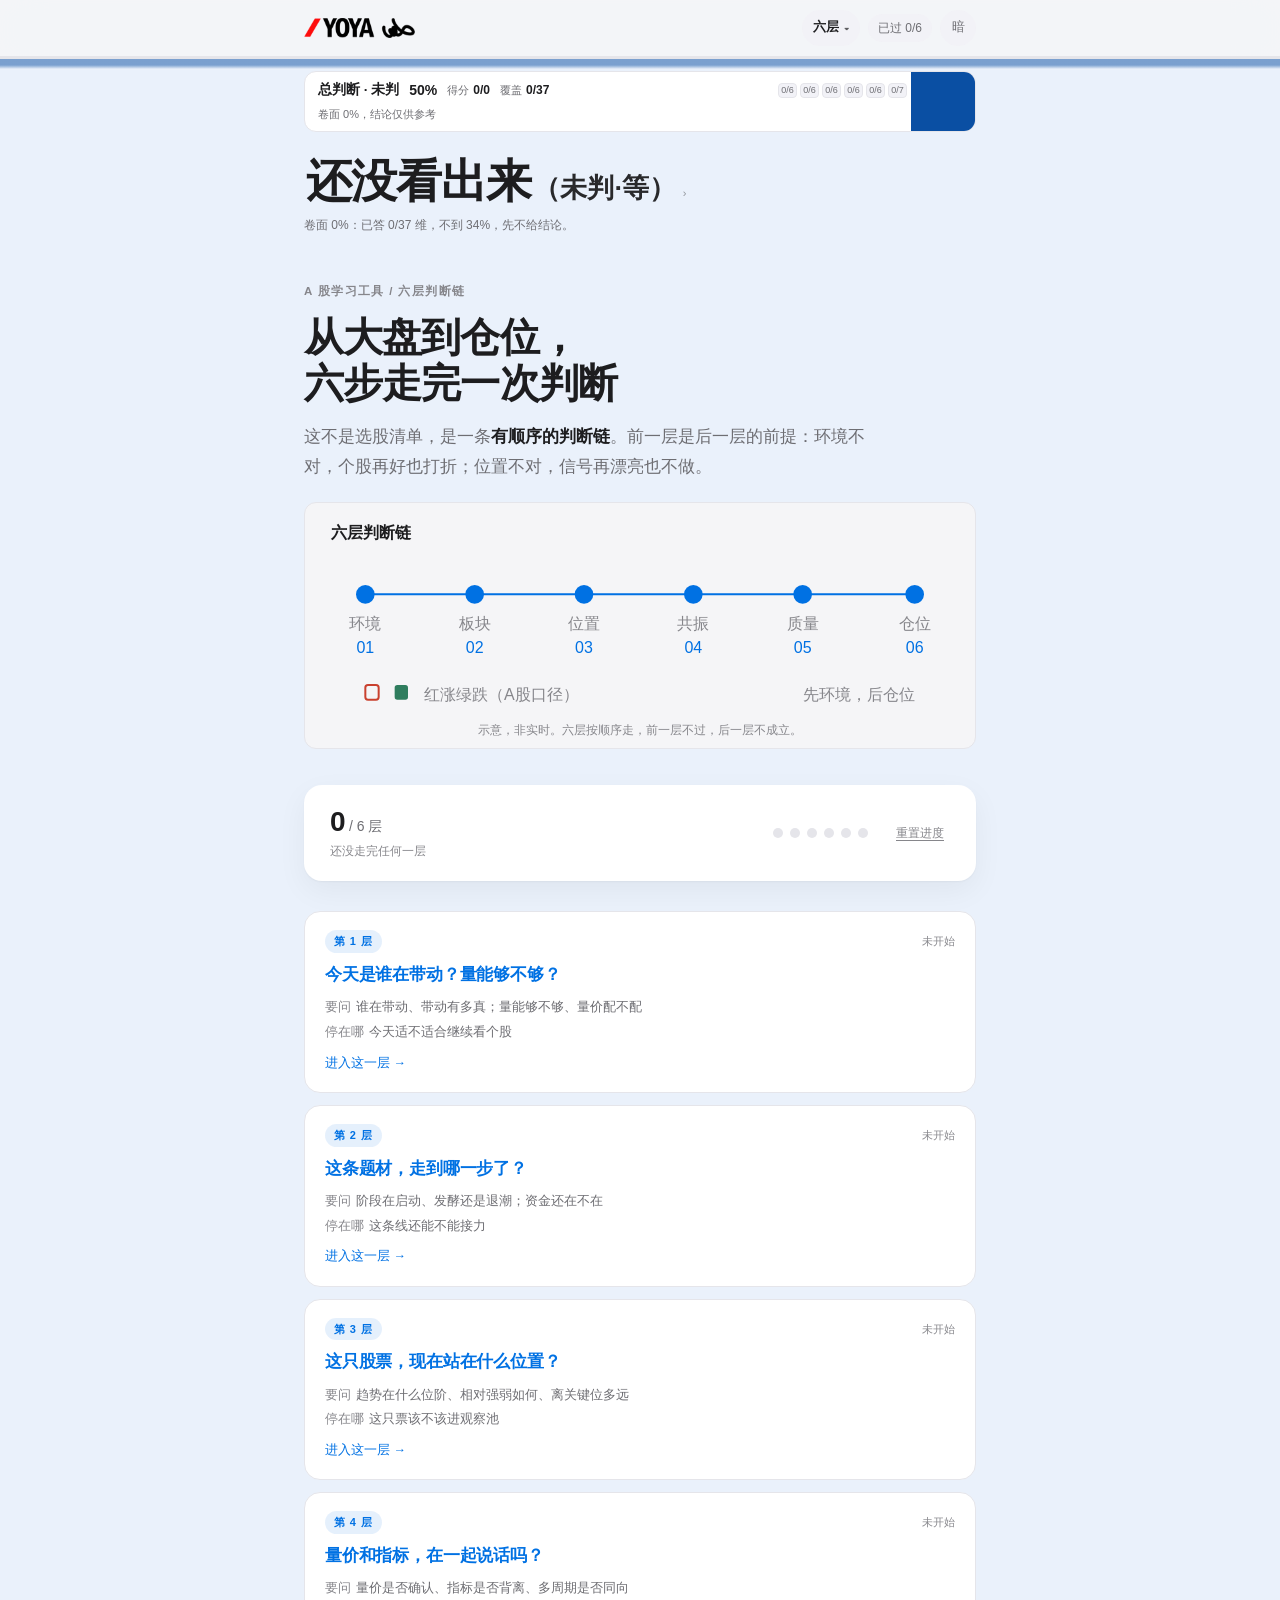
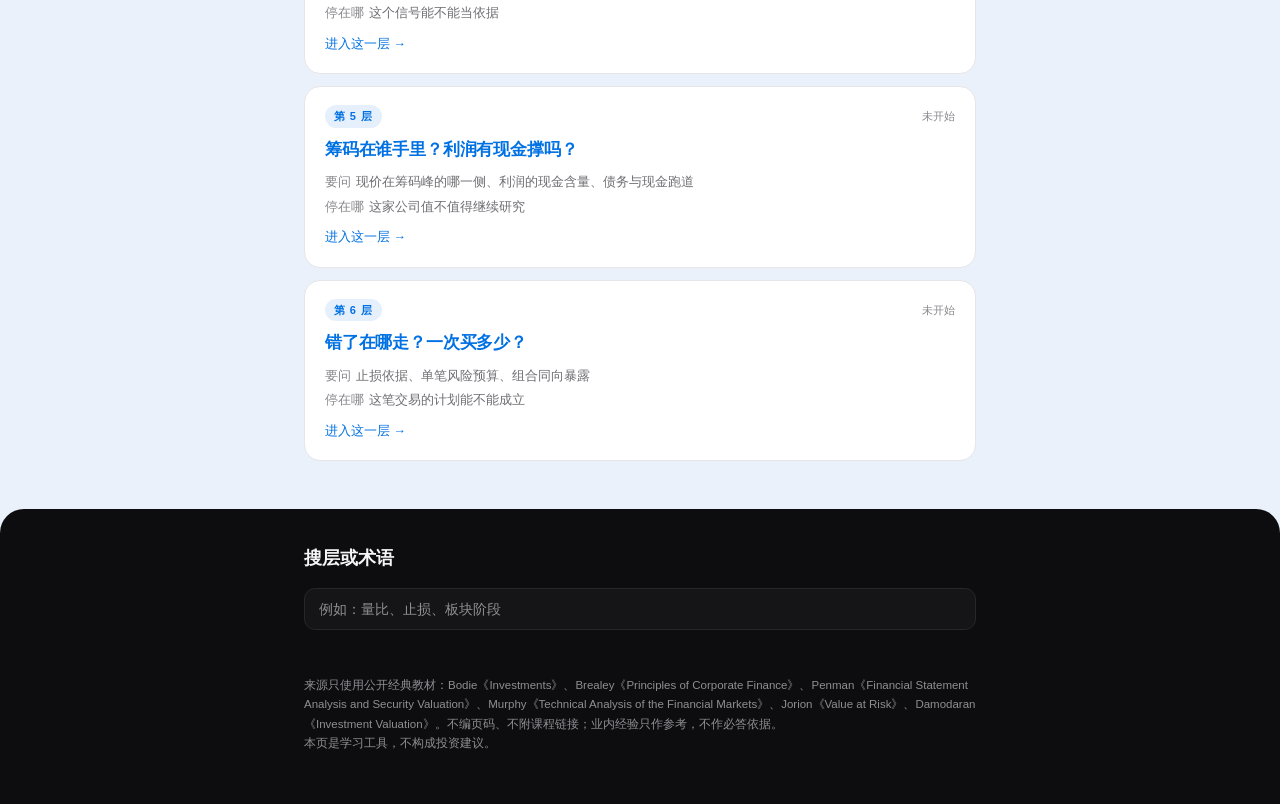
==== commit ff08914f: "单卷成绩模型：整卷重算、四档与完成度；页头换品牌图与 favicon" ====
--- a/index.html
+++ b/index.html
@@ -5,7 +5,9 @@
 <meta name="viewport" content="width=device-width,initial-scale=1,viewport-fit=cover">
 <meta name="color-scheme" content="light dark">
 <meta name="description" content="六层判断链：从大盘环境到退出与仓位的 A 股学习工具。">
-<title>六层判断链 · 从大盘到仓位</title>
+<title>六层判断链 · 从大盘到仓位</title>
+  <link rel="icon" type="image/png" href="assets/favicon.png">
+  <link rel="apple-touch-icon" href="assets/favicon.png">
 <link rel="stylesheet" href="assets/app.css">
 <script>try{var t=localStorage.getItem('stock6.v1.theme');if(t)document.documentElement.dataset.theme=JSON.parse(t);}catch(e){}</script>
 <script src="assets/dict.js" defer></script>
@@ -15,7 +17,7 @@
 <body data-page="index">
 <header class="topbar">
   <div class="topbar-in">
-    <div class="brand"><b>六层判断链</b> · A 股学习工具</div>
+    <a class="brand" href="index.html" aria-label="YOYA 六层判断链 · 回首页"></a>
     <div class="top-right">
       <span class="chip" id="progressChip">已过 0/6</span>
       <button class="icon-btn" id="themeBtn" type="button" aria-label="切换深色模式">暗</button>
--- a/assets/app.css
+++ b/assets/app.css
@@ -35,9 +35,10 @@
 .topbar-in{max-width:720px;margin:0 auto;padding:10px clamp(16px,4vw,24px);display:flex;align-items:center;gap:10px;position:relative}
 .prog{height:2px;background:var(--line);overflow:hidden}
 .prog i{display:block;height:100%;width:var(--p,0%);background:var(--accent);transition:width .35s var(--ease)}
-.brand{font-size:13px;color:var(--text-2);white-space:nowrap;min-width:0;overflow:hidden;text-overflow:ellipsis}
-.brand b{color:var(--text);font-weight:600}
-.brand a{color:inherit}
+.brand{display:block;flex:none;height:20px;width:111px;background-image:url([data-uri]);background-repeat:no-repeat;
+  background-position:left center;background-size:contain}
+@media (prefers-color-scheme:dark){:root:not([data-theme="light"]) .brand{background-image:url([data-uri])}}
+:root[data-theme="dark"] .brand{background-image:url([data-uri])}
 .top-right{margin-left:auto;display:flex;align-items:center;gap:8px;flex:none}
 .chip{font-size:12px;color:var(--text-2);background:var(--surface-2);border-radius:999px;padding:4px 10px;
   font-variant-numeric:tabular-nums;white-space:nowrap}
@@ -316,7 +317,7 @@
 @media (max-width:599px){
   .wrap{padding-left:16px;padding-right:16px;padding-bottom:calc(64px + env(safe-area-inset-bottom))}
   .topbar-in{padding:9px 16px;gap:8px}
-  .brand{font-size:12px}
+  .brand{width:80px;height:17px}
   .chip{font-size:11.5px;padding:4px 9px}
   .icon-btn{width:40px;height:40px}
   .hero{padding:26px 0 4px}
@@ -357,7 +358,9 @@
    四态色面判断：红块贴顶 / 绿块贴底 / 黄块贴底 / 整屏蓝
    色块在导航之下、内容之上，不吃点击；接缝固定 64px 同色 alpha 渐隐。
    ============================================================ */
-:root{--navH:56px;--blockH:clamp(132px,20vh,240px);--fade:64px;--vmix:68%;--blk:143 42 29;--blueBg:#eaf1fb}
+:root{--navH:56px;--blockH:clamp(132px,20vh,240px);--fade:64px;--vmix:68%;--blk:143 42 29;--blueBg:#eaf1fb;
+  --blockHC:60px;--fadeC:28px;--bhCur:var(--blockHC);--fadeCur:var(--fadeC)}
+body[data-expanded="true"]{--bhCur:var(--blockH);--fadeCur:var(--fade)}
 body[data-strength="1"]{--vmix:14%}
 body[data-strength="2"]{--vmix:38%}
 body[data-strength="3"]{--vmix:68%}
@@ -367,20 +370,21 @@
 body[data-verdict="neutral"][data-strength="1"]{--kB:#f2e3b6}
 body[data-verdict="neutral"][data-strength="3"]{--kB:#cfa53f}
 body[data-verdict="unknown"]{background:var(--blueBg)}
-.vblock{position:fixed;left:0;right:0;height:var(--blockH);z-index:18;display:none;pointer-events:none;overflow:hidden}
+.vblock{position:fixed;left:0;right:0;height:var(--bhCur);z-index:18;display:none;pointer-events:none;overflow:hidden;
+  transition:height .24s var(--ease)}
 body[data-verdict="good"] .vblock{display:block;top:var(--navH);
-  background:linear-gradient(180deg,rgba(var(--blk),var(--vmix)) 0,rgba(var(--blk),var(--vmix)) calc(100% - var(--fade)),rgba(var(--blk),0) 100%)}
+  background:linear-gradient(180deg,rgba(var(--blk),var(--vmix)) 0,rgba(var(--blk),var(--vmix)) calc(100% - var(--fadeCur)),rgba(var(--blk),0) 100%)}
 body[data-verdict="bad"] .vblock{display:block;bottom:0;
-  background:linear-gradient(0deg,rgba(var(--blk),var(--vmix)) 0,rgba(var(--blk),var(--vmix)) calc(100% - var(--fade)),rgba(var(--blk),0) 100%)}
+  background:linear-gradient(0deg,rgba(var(--blk),var(--vmix)) 0,rgba(var(--blk),var(--vmix)) calc(100% - var(--fadeCur)),rgba(var(--blk),0) 100%)}
 body[data-verdict="neutral"] .vblock{display:block;bottom:0;
-  background:linear-gradient(0deg,var(--kB) 0,var(--kB) calc(100% - var(--fade)),transparent 100%)}
+  background:linear-gradient(0deg,var(--kB) 0,var(--kB) calc(100% - var(--fadeCur)),transparent 100%)}
 @supports (color:color-mix(in srgb,#000 50%,#fff)){
   body[data-verdict="good"] .vblock{
     background:linear-gradient(180deg,color-mix(in srgb,rgb(var(--blk)) var(--vmix),var(--bg)) 0,
-      color-mix(in srgb,rgb(var(--blk)) var(--vmix),var(--bg)) calc(100% - var(--fade)),transparent 100%)}
+      color-mix(in srgb,rgb(var(--blk)) var(--vmix),var(--bg)) calc(100% - var(--fadeCur)),transparent 100%)}
   body[data-verdict="bad"] .vblock{
     background:linear-gradient(0deg,color-mix(in srgb,rgb(var(--blk)) var(--vmix),var(--bg)) 0,
-      color-mix(in srgb,rgb(var(--blk)) var(--vmix),var(--bg)) calc(100% - var(--fade)),transparent 100%)}
+      color-mix(in srgb,rgb(var(--blk)) var(--vmix),var(--bg)) calc(100% - var(--fadeCur)),transparent 100%)}
 }
 .vbig{pointer-events:auto;display:inline-flex;align-items:baseline;gap:2px;max-width:100%;white-space:nowrap;cursor:pointer;
   background:none;border:0;padding:4px 2px;font-family:var(--font);font-weight:700;letter-spacing:-.02em;
@@ -390,15 +394,21 @@
 body[data-verdict="bad"] .vbig{color:#0d2418}
 body[data-verdict="neutral"] .vbig{color:#241d0c}
 body[data-strength="3"]:not([data-verdict="neutral"]) .vbig{color:#fff}
-.vbig-fix{position:fixed;left:0;right:0;z-index:19;display:none;text-align:center;white-space:nowrap;
-  height:calc(var(--blockH) - var(--fade) - 12px);line-height:calc(var(--blockH) - var(--fade) - 12px);
-  padding:0 24px;margin:0;background:none;border:0;border-radius:0;max-width:none}
-body[data-verdict="good"] .vbig-fix{display:block;top:var(--navH);bottom:auto}
-body[data-verdict="bad"] .vbig-fix,body[data-verdict="neutral"] .vbig-fix{display:block;top:auto;bottom:0}
-.vthin{position:fixed;left:0;right:0;top:var(--navH);height:16px;z-index:17;display:none;pointer-events:none}
+.vbig-fix{position:fixed;left:0;right:0;z-index:19;display:none;align-items:center;justify-content:center;
+  white-space:nowrap;height:var(--bhCur);padding:0 16px;margin:0;background:none;border:0;border-radius:0;max-width:none;
+  font-size:clamp(20px,5.6vw,24px);line-height:1.2;transition:height .24s var(--ease),font-size .24s var(--ease)}
+.vbig-fix .vmain{min-width:0;flex:0 1 auto;overflow:hidden;text-overflow:ellipsis}
+.vbig-fix .vnature{flex:none}
+.vbig-fix .vhint{display:none}
+body[data-expanded="true"] .vbig-fix{font-size:clamp(26px,11.2vw,52px);padding:0 24px}
+body[data-expanded="true"] .vbig-fix .vmain{overflow:visible}
+body[data-expanded="true"] .vbig-fix .vhint{display:inline}
+body[data-verdict="good"] .vbig-fix{display:flex;top:var(--navH);bottom:auto}
+body[data-verdict="bad"] .vbig-fix,body[data-verdict="neutral"] .vbig-fix{display:flex;top:auto;bottom:0}
+.vthin{position:fixed;left:0;right:0;top:var(--navH);height:10px;z-index:17;display:none;pointer-events:none}
 body[data-verdict="unknown"] .vthin{display:block}
-.vthin i{display:block;height:16px;
-  background:linear-gradient(180deg,rgba(10,79,163,.8) 0,rgba(10,79,163,.8) 8px,rgba(10,79,163,0) 100%)}
+.vthin i{display:block;height:10px;
+  background:linear-gradient(180deg,rgba(10,79,163,.5) 0,rgba(10,79,163,.5) 6px,rgba(10,79,163,0) 100%)}
 body::after{content:"";position:fixed;left:0;right:0;bottom:0;height:calc(24px + env(safe-area-inset-bottom));
   z-index:17;pointer-events:none;background:linear-gradient(to top,var(--bg) 0,transparent 100%)}
 body[data-verdict="bad"]::after{background:linear-gradient(to top,rgb(var(--blk) / var(--vmix)) 0,transparent 100%)}
@@ -408,8 +418,40 @@
 body[data-verdict="unknown"] #vblue{display:block}
 .vblue-btn{white-space:normal;text-align:left;color:var(--text);font-size:clamp(26px,10.4vw,46px);display:flex;flex-wrap:wrap;align-items:baseline}
 .vnote{margin:6px 0 0;font-size:12px;line-height:1.65;color:var(--text-2)}
-body[data-verdict="good"] .wrap{padding-top:calc(var(--blockH) + 18px)}
-body[data-verdict="bad"] .wrap,body[data-verdict="neutral"] .wrap{padding-bottom:calc(var(--blockH) + 42px + env(safe-area-inset-bottom))}
+body[data-verdict="good"] .wrap{padding-top:calc(var(--bhCur) + 18px)}
+body[data-verdict="bad"] .wrap,body[data-verdict="neutral"] .wrap{padding-bottom:calc(var(--bhCur) + 42px + env(safe-area-inset-bottom))}
+
+/* 总判断条：跨六层常驻，颜色只占右侧一小段 */
+.gbar{position:relative;display:flex;flex-wrap:wrap;align-items:center;gap:7px 10px;margin:12px 0 2px;padding:9px 68px 9px 13px;
+  border:1px solid var(--line);border-radius:12px;background:var(--surface);overflow:hidden;
+  font-size:11.5px;line-height:1.35}
+.gbar-t{font-size:13.5px;font-weight:600;color:var(--text);white-space:nowrap}
+.gbar-rate{font-size:14px;font-weight:700;font-variant-numeric:tabular-nums;color:var(--text);white-space:nowrap}
+.gbar-score,.gbar-cov{display:inline-flex;align-items:baseline;gap:4px;color:var(--text-2);white-space:nowrap;font-variant-numeric:tabular-nums}
+.gbar-score em,.gbar-cov em{font-style:normal;font-size:10.5px;color:var(--text-2)}
+.gbar-score b,.gbar-cov b{font-size:12px;font-weight:600;color:var(--text)}
+.gbar-p{display:flex;gap:3px;margin-left:auto}
+.gbar-p i{display:block;width:19px;height:15px;line-height:13px;text-align:center;border:1px solid var(--line);
+  border-radius:4px;background:var(--surface-2);font-style:normal;font-size:9px;color:var(--text-2);font-variant-numeric:tabular-nums}
+.gbar-p i.on{background:rgba(128,128,140,.22);color:var(--text)}
+.gbar-p i.full{background:var(--text);border-color:var(--text);color:var(--surface)}
+.gbar-note{flex:1 1 100%;font-size:11px;color:var(--text-2)}
+.gbar-note:empty{display:none}
+.gbar-note[data-veto="1"]{color:#b03a2c}
+@media (prefers-color-scheme:dark){:root:not([data-theme="light"]) .gbar-note[data-veto="1"]{color:#e8836f}}
+:root[data-theme="dark"] .gbar-note[data-veto="1"]{color:#e8836f}
+.gbar-c{position:absolute;right:0;top:0;bottom:0;width:64px;background:var(--surface-2)}
+.gbar[data-state="good"] .gbar-c{background:#b03a2c}
+.gbar[data-state="bad"] .gbar-c{background:#2f7d5e}
+.gbar[data-state="neutral"] .gbar-c{background:#b5851f}
+.gbar[data-state="unknown"] .gbar-c{background:#0a4fa3}
+@media (max-width:480px){
+  .gbar{gap:6px 8px;padding-right:64px;font-size:11px}
+  .gbar-t{font-size:13px}
+  .gbar-rate{font-size:13.5px}
+  .gbar-p i{width:18px;font-size:8.5px}
+  .gbar-c{width:56px}
+}
 
 /* 判断浮层：红块（大字在顶上）从顶部下拉；黄/绿/蓝从底部上拉 */
 .jwrap{position:fixed;inset:0;z-index:70;display:flex;align-items:flex-end;justify-content:center}
@@ -450,6 +492,8 @@
 .jrow.jtot{border-style:dashed}
 .jrow.jveto .jv{color:var(--up)}
 .jfull{font-size:14.5px;line-height:1.75;color:var(--text);margin:2px 0 10px}
+.jnudge{font-size:12px;line-height:1.6;color:var(--text-2);margin:0 0 10px}
+.jsum{font-size:12.5px;line-height:1.6;color:var(--text-2);margin:8px 0 2px}
 .jtagline{margin:0 0 10px}
 .jtag{display:inline-block;font-size:11px;font-weight:600;padding:2px 9px;border-radius:999px;background:var(--surface-2);color:var(--text-2)}
 .jtag.good{color:var(--up)}
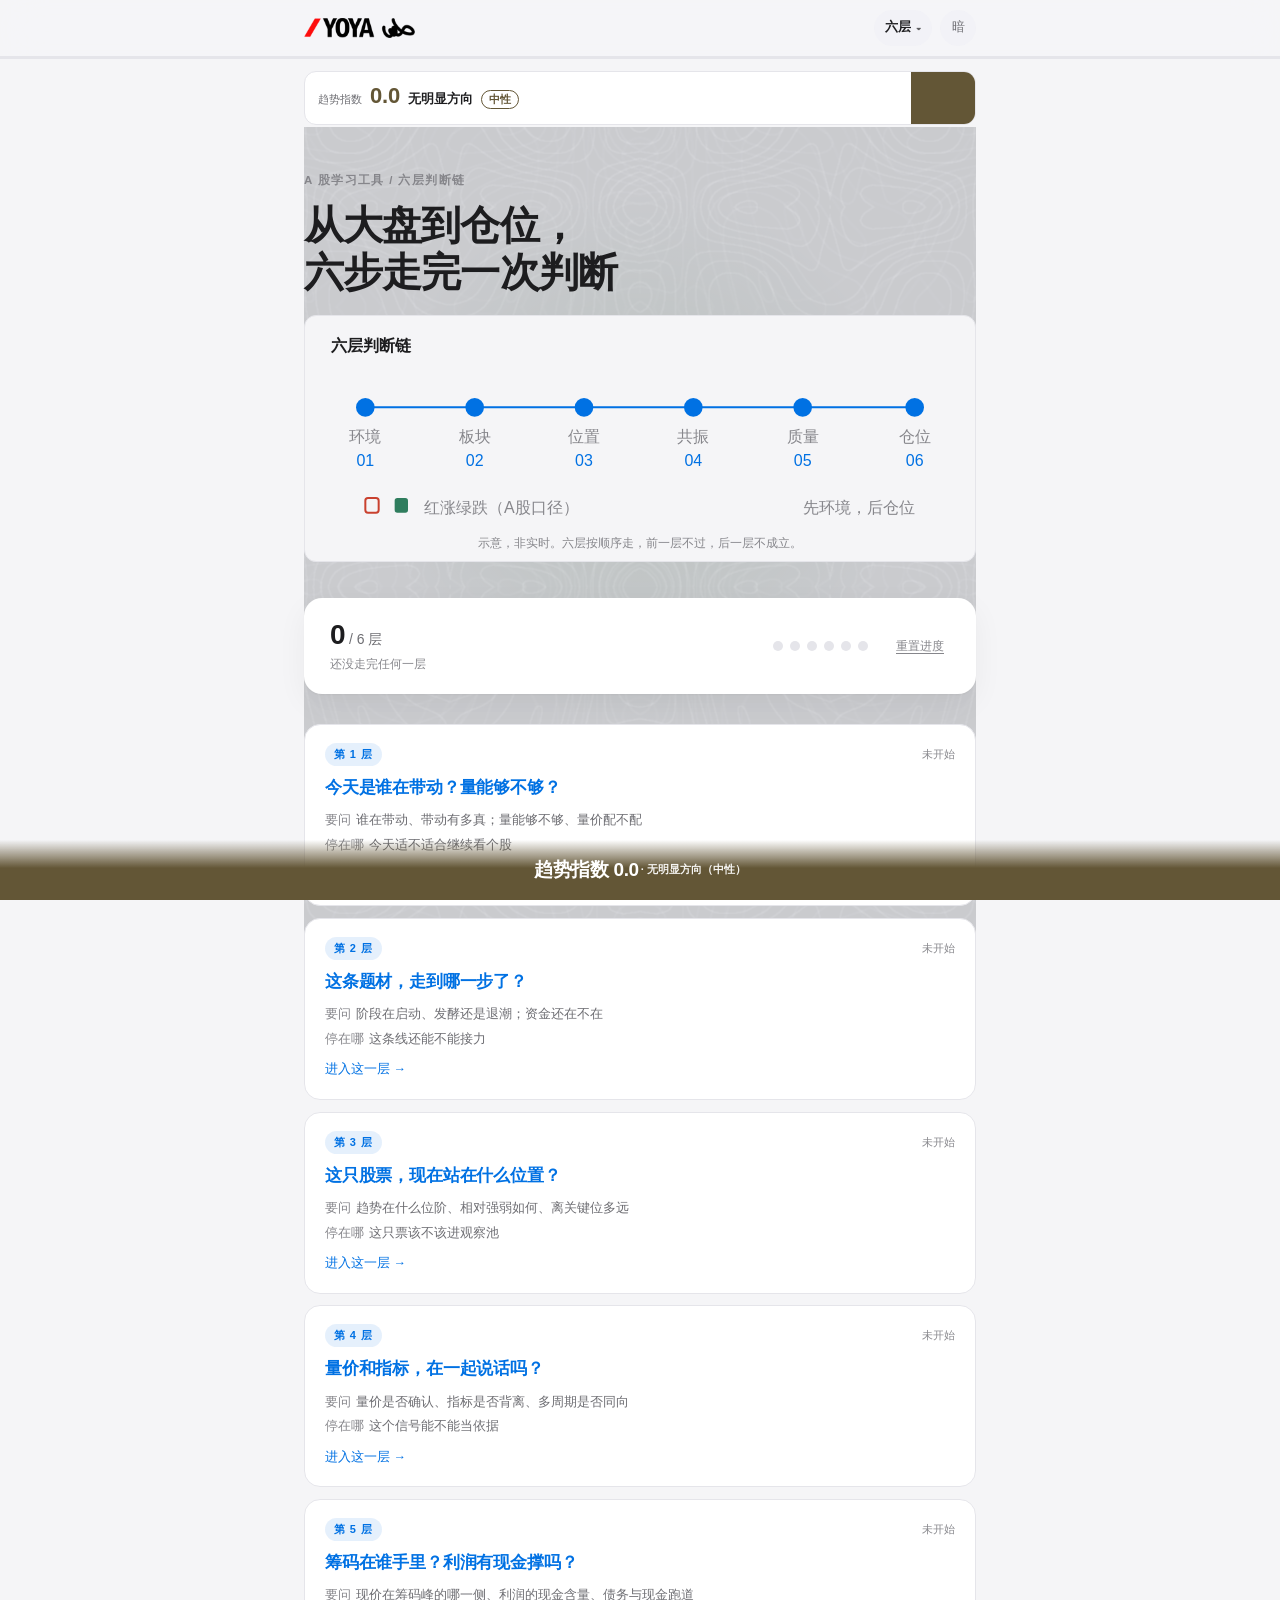
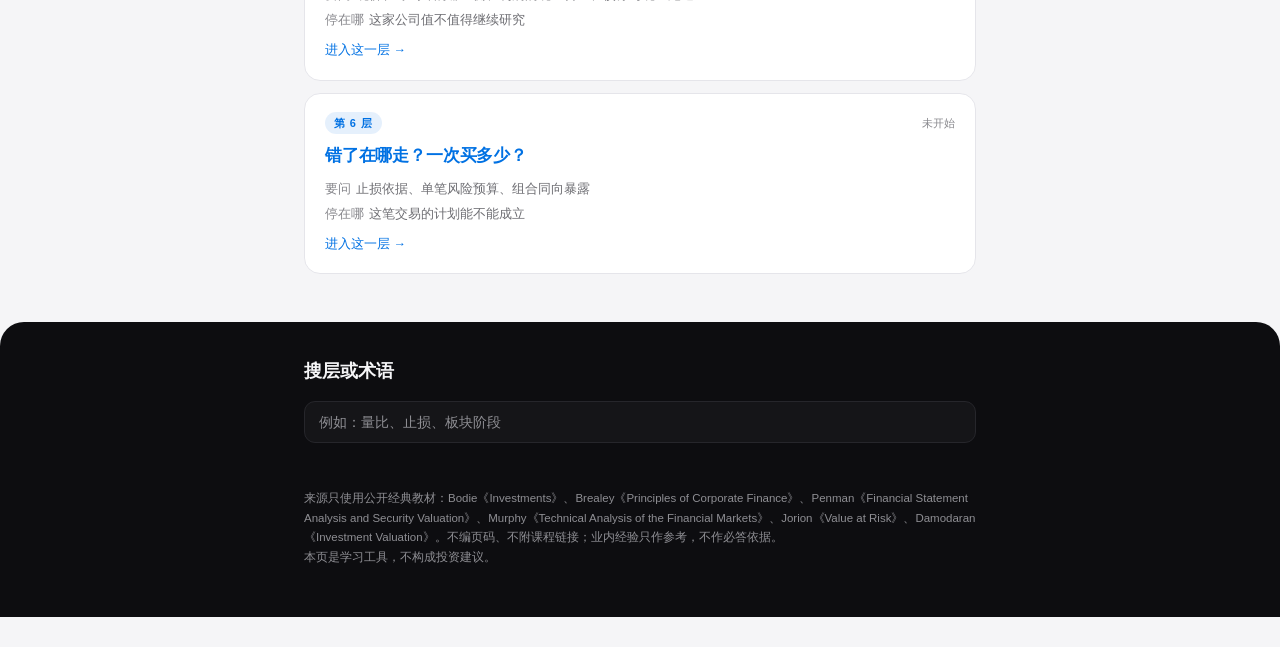
==== commit 30c4c939: "恢复常驻量条并重构判断面板：0 题即显示、有趋势不再消失 - 量条四态 × 强度三档重做（同亮度只推饱和度），首屏即有、逐题原地更新、刷新从 localStorage 恢复 - 面板删掉「本层 / 总" ====
--- a/index.html
+++ b/index.html
@@ -19,7 +19,6 @@
   <div class="topbar-in">
     <a class="brand" href="index.html" aria-label="YOYA 六层判断链 · 回首页"></a>
     <div class="top-right">
-      <span class="chip" id="progressChip">已过 0/6</span>
       <button class="icon-btn" id="themeBtn" type="button" aria-label="切换深色模式">暗</button>
     </div>
   </div>
@@ -28,9 +27,15 @@
 
 <main class="wrap">
   <section class="hero">
+    <div class="hero-bg" aria-hidden="true">
+      <div class="bg-grad"><i></i><i></i><i></i><i></i></div>
+      <div class="bg-tex t-far" data-f="0.15"></div>
+      <div class="bg-tex t-mid" data-f="0.4"></div>
+      <div class="bg-tex t-near" data-f="0.7"></div>
+      <div class="bg-veil"></div>
+    </div>
     <div class="kicker">A 股学习工具 / 六层判断链</div>
     <h1>从大盘到仓位，<br>六步走完一次判断</h1>
-    <p class="lede">这不是选股清单，是一条<strong>有顺序的判断链</strong>。前一层是后一层的前提：环境不对，个股再好也打折；位置不对，信号再漂亮也不做。</p>
     <figure class="fig">
       <svg viewBox="0 0 480 150" role="img" aria-label="六层判断链：环境、板块、位置、共振、质量、退出与仓位">
         <text x="8" y="16" class="t-strong">六层判断链</text>
--- a/assets/app.css
+++ b/assets/app.css
@@ -6,6 +6,10 @@
   --up:#c9412f;--down:#2f7d5e;--wy:#b5851f;--fig-bg:#f5f5f7;
   --radius:18px;--shadow:0 1px 2px rgba(0,0,0,.04),0 10px 30px rgba(0,0,0,.05);
   --ease:cubic-bezier(.4,0,.2,1);
+  /* 趋势指数三档色：同一色相锁定亮度 L，只推饱和度 S（弱 30% / 中 62% / 强 95%） */
+  --tr-weak:#955750;--tr-mid:#ba3a2c;--tr-strong:#e01c06;
+  --tg-weak:#305a46;--tg-mid:#1a7048;--tg-strong:#038649;
+  --ty-weak:#635636;--ty-mid:#7c5f1d;--ty-strong:#956a04;
 }
 @media (prefers-color-scheme:dark){
   :root:not([data-theme="light"]){
@@ -13,6 +17,9 @@
     --line:#2c2c2e;--line-2:#3a3a3c;--accent:#2997ff;--accent-soft:rgba(41,151,255,.16);
     --up:#e07a68;--down:#6fb99a;--wy:#d8a63a;--fig-bg:#2c2c2e;
     --shadow:0 1px 2px rgba(0,0,0,.5),0 10px 30px rgba(0,0,0,.4);
+    --tr-weak:#b47a74;--tr-mid:#d65f51;--tr-strong:#fa432e;
+    --tg-weak:#4d8f70;--tg-mid:#2ab272;--tg-strong:#05d675;
+    --ty-weak:#9f8956;--ty-mid:#c6992f;--ty-strong:#efa906;
   }
 }
 :root[data-theme="dark"]{
@@ -20,6 +27,9 @@
   --line:#2c2c2e;--line-2:#3a3a3c;--accent:#2997ff;--accent-soft:rgba(41,151,255,.16);
   --up:#e07a68;--down:#6fb99a;--wy:#d8a63a;--fig-bg:#2c2c2e;
   --shadow:0 1px 2px rgba(0,0,0,.5),0 10px 30px rgba(0,0,0,.4);
+  --tr-weak:#b47a74;--tr-mid:#d65f51;--tr-strong:#fa432e;
+  --tg-weak:#4d8f70;--tg-mid:#2ab272;--tg-strong:#05d675;
+  --ty-weak:#9f8956;--ty-mid:#c6992f;--ty-strong:#efa906;
 }
 *{box-sizing:border-box}
 html,body{margin:0;padding:0}
@@ -40,8 +50,6 @@
 @media (prefers-color-scheme:dark){:root:not([data-theme="light"]) .brand{background-image:url([data-uri])}}
 :root[data-theme="dark"] .brand{background-image:url([data-uri])}
 .top-right{margin-left:auto;display:flex;align-items:center;gap:8px;flex:none}
-.chip{font-size:12px;color:var(--text-2);background:var(--surface-2);border-radius:999px;padding:4px 10px;
-  font-variant-numeric:tabular-nums;white-space:nowrap}
 .icon-btn{width:36px;height:36px;border-radius:999px;background:var(--surface-2);color:var(--text-2);
   display:inline-flex;align-items:center;justify-content:center;font-size:12.5px;transition:background .2s var(--ease),color .2s var(--ease)}
 .icon-btn:hover{background:var(--line);color:var(--text)}
@@ -57,7 +65,6 @@
 @media (max-width:480px){
   .top-right{gap:6px}
   .top-right .icon-btn[href]{display:none}
-  .chip{padding:4px 8px;font-size:11.5px}
   .nav-btn{padding:0 9px}
 }
 .nav-menu[hidden]{display:none}
@@ -67,8 +74,7 @@
 .nav-item.current{background:var(--surface-2);box-shadow:inset 0 0 0 1px var(--line)}
 .nav-item .ni-main{display:block;font-size:13px;font-weight:600;font-variant-numeric:tabular-nums}
 .nav-item .ni-sub{display:block;font-size:11.5px;color:var(--text-3);margin-top:1px}
-.nav-item .ni-s{float:right;font-size:11.5px;color:var(--text-3);font-variant-numeric:tabular-nums;font-weight:500}
-.nav-home{display:flex;align-items:center;justify-content:space-between;gap:8px}
+.nav-home{display:flex;align-items:center;gap:8px}
 .nav-item.doing .ni-main{color:var(--accent)}
 .icon-btn:focus-visible,.nav-btn:focus-visible,.entry:focus-visible,.opt:focus-visible,.term:focus-visible,.link-btn:focus-visible,
 .btn-primary:focus-visible,.btn-ghost:focus-visible,a:focus-visible{outline:2px solid var(--accent);outline-offset:2px}
@@ -318,7 +324,6 @@
   .wrap{padding-left:16px;padding-right:16px;padding-bottom:calc(64px + env(safe-area-inset-bottom))}
   .topbar-in{padding:9px 16px;gap:8px}
   .brand{width:80px;height:17px}
-  .chip{font-size:11.5px;padding:4px 9px}
   .icon-btn{width:40px;height:40px}
   .hero{padding:26px 0 4px}
   .lede{margin-top:14px}
@@ -358,100 +363,99 @@
    四态色面判断：红块贴顶 / 绿块贴底 / 黄块贴底 / 整屏蓝
    色块在导航之下、内容之上，不吃点击；接缝固定 64px 同色 alpha 渐隐。
    ============================================================ */
-:root{--navH:56px;--blockH:clamp(132px,20vh,240px);--fade:64px;--vmix:68%;--blk:143 42 29;--blueBg:#eaf1fb;
+:root{--navH:56px;--blockH:clamp(132px,20vh,240px);--fade:64px;--blk:149 87 80;--vfg:#fff;--blueBg:#eaf1fb;
   --blockHC:60px;--fadeC:28px;--bhCur:var(--blockHC);--fadeCur:var(--fadeC)}
 body[data-expanded="true"]{--bhCur:var(--blockH);--fadeCur:var(--fade)}
-body[data-strength="1"]{--vmix:14%}
-body[data-strength="2"]{--vmix:38%}
-body[data-strength="3"]{--vmix:68%}
-body[data-verdict="good"]{--blk:143 42 29}
-body[data-verdict="bad"]{--blk:28 82 58}
-body[data-verdict="neutral"]{--blk:227 196 106;--kB:#e3c46a}
-body[data-verdict="neutral"][data-strength="1"]{--kB:#f2e3b6}
-body[data-verdict="neutral"][data-strength="3"]{--kB:#cfa53f}
+[data-verdict="good"][data-strength="1"]{--blk:149 87 80}
+[data-verdict="good"][data-strength="2"]{--blk:186 58 44}
+[data-verdict="good"][data-strength="3"]{--blk:224 28 6}
+[data-verdict="bad"][data-strength="1"]{--blk:48 90 70}
+[data-verdict="bad"][data-strength="2"]{--blk:26 112 72}
+[data-verdict="bad"][data-strength="3"]{--blk:3 134 73}
+[data-verdict="neutral"][data-strength="1"]{--blk:99 86 54}
+[data-verdict="neutral"][data-strength="2"]{--blk:124 95 29}
+[data-verdict="neutral"][data-strength="3"]{--blk:149 106 4}
+[data-verdict="none"]{--blk:150 152 158}
 body[data-verdict="unknown"]{background:var(--blueBg)}
-.vblock{position:fixed;left:0;right:0;height:var(--bhCur);z-index:18;display:none;pointer-events:none;overflow:hidden;
+.vblock{position:fixed;left:0;right:0;height:var(--blockHC);z-index:18;display:none;pointer-events:none;overflow:hidden;
   transition:height .24s var(--ease)}
+body[data-expanded="true"] .vblock{height:var(--blockH)}
 body[data-verdict="good"] .vblock{display:block;top:var(--navH);
-  background:linear-gradient(180deg,rgba(var(--blk),var(--vmix)) 0,rgba(var(--blk),var(--vmix)) calc(100% - var(--fadeCur)),rgba(var(--blk),0) 100%)}
+  background:linear-gradient(180deg,rgb(var(--blk)) 0,rgb(var(--blk)) calc(100% - var(--fadeCur)),rgb(var(--blk) / 0) 100%)}
 body[data-verdict="bad"] .vblock{display:block;bottom:0;
-  background:linear-gradient(0deg,rgba(var(--blk),var(--vmix)) 0,rgba(var(--blk),var(--vmix)) calc(100% - var(--fadeCur)),rgba(var(--blk),0) 100%)}
+  background:linear-gradient(0deg,rgb(var(--blk)) 0,rgb(var(--blk)) calc(100% - var(--fadeCur)),rgb(var(--blk) / 0) 100%)}
 body[data-verdict="neutral"] .vblock{display:block;bottom:0;
-  background:linear-gradient(0deg,var(--kB) 0,var(--kB) calc(100% - var(--fadeCur)),transparent 100%)}
-@supports (color:color-mix(in srgb,#000 50%,#fff)){
-  body[data-verdict="good"] .vblock{
-    background:linear-gradient(180deg,color-mix(in srgb,rgb(var(--blk)) var(--vmix),var(--bg)) 0,
-      color-mix(in srgb,rgb(var(--blk)) var(--vmix),var(--bg)) calc(100% - var(--fadeCur)),transparent 100%)}
-  body[data-verdict="bad"] .vblock{
-    background:linear-gradient(0deg,color-mix(in srgb,rgb(var(--blk)) var(--vmix),var(--bg)) 0,
-      color-mix(in srgb,rgb(var(--blk)) var(--vmix),var(--bg)) calc(100% - var(--fadeCur)),transparent 100%)}
-}
+  background:linear-gradient(0deg,rgb(var(--blk)) 0,rgb(var(--blk)) calc(100% - var(--fadeCur)),rgb(var(--blk) / 0) 100%)}
 .vbig{pointer-events:auto;display:inline-flex;align-items:baseline;gap:2px;max-width:100%;white-space:nowrap;cursor:pointer;
   background:none;border:0;padding:4px 2px;font-family:var(--font);font-weight:700;letter-spacing:-.02em;
-  font-size:clamp(26px,11.2vw,52px);line-height:1.1;color:#3a1512;text-align:center}
+  font-size:clamp(26px,11.2vw,52px);line-height:1.1;color:var(--vfg);text-align:center}
 .vbig .vnature{font-size:.58em;font-weight:600;letter-spacing:0;opacity:.94}
 .vbig .vhint{font-size:.24em;opacity:.42;margin-left:5px;font-weight:400}
-body[data-verdict="bad"] .vbig{color:#0d2418}
-body[data-verdict="neutral"] .vbig{color:#241d0c}
-body[data-strength="3"]:not([data-verdict="neutral"]) .vbig{color:#fff}
+
 .vbig-fix{position:fixed;left:0;right:0;z-index:19;display:none;align-items:center;justify-content:center;
-  white-space:nowrap;height:var(--bhCur);padding:0 16px;margin:0;background:none;border:0;border-radius:0;max-width:none;
-  font-size:clamp(20px,5.6vw,24px);line-height:1.2;transition:height .24s var(--ease),font-size .24s var(--ease)}
+  white-space:nowrap;height:var(--blockHC);padding:0 16px;margin:0;background:none;border:0;border-radius:0;max-width:none;
+  font-size:clamp(16px,4.6vw,19px);line-height:1.2;transition:height .24s var(--ease),font-size .24s var(--ease)}
+body[data-expanded="true"] .vbig-fix{height:var(--blockH)}
 .vbig-fix .vmain{min-width:0;flex:0 1 auto;overflow:hidden;text-overflow:ellipsis}
 .vbig-fix .vnature{flex:none}
 .vbig-fix .vhint{display:none}
-body[data-expanded="true"] .vbig-fix{font-size:clamp(26px,11.2vw,52px);padding:0 24px}
+body[data-expanded="true"] .vbig-fix{font-size:clamp(20px,6.2vw,28px);padding:0 24px}
 body[data-expanded="true"] .vbig-fix .vmain{overflow:visible}
 body[data-expanded="true"] .vbig-fix .vhint{display:inline}
 body[data-verdict="good"] .vbig-fix{display:flex;top:var(--navH);bottom:auto}
 body[data-verdict="bad"] .vbig-fix,body[data-verdict="neutral"] .vbig-fix{display:flex;top:auto;bottom:0}
-.vthin{position:fixed;left:0;right:0;top:var(--navH);height:10px;z-index:17;display:none;pointer-events:none}
-body[data-verdict="unknown"] .vthin{display:block}
-.vthin i{display:block;height:10px;
-  background:linear-gradient(180deg,rgba(10,79,163,.5) 0,rgba(10,79,163,.5) 6px,rgba(10,79,163,0) 100%)}
+.vthin{display:none}
 body::after{content:"";position:fixed;left:0;right:0;bottom:0;height:calc(24px + env(safe-area-inset-bottom));
   z-index:17;pointer-events:none;background:linear-gradient(to top,var(--bg) 0,transparent 100%)}
-body[data-verdict="bad"]::after{background:linear-gradient(to top,rgb(var(--blk) / var(--vmix)) 0,transparent 100%)}
-body[data-verdict="neutral"]::after{background:linear-gradient(to top,var(--kB) 0,transparent 100%)}
-body[data-verdict="unknown"]::after{background:linear-gradient(to top,var(--blueBg) 0,transparent 100%)}
-#vblue{display:none;padding:18px 0 2px}
-body[data-verdict="unknown"] #vblue{display:block}
+#vblue{display:none}
 .vblue-btn{white-space:normal;text-align:left;color:var(--text);font-size:clamp(26px,10.4vw,46px);display:flex;flex-wrap:wrap;align-items:baseline}
 .vnote{margin:6px 0 0;font-size:12px;line-height:1.65;color:var(--text-2)}
 body[data-verdict="good"] .wrap{padding-top:calc(var(--bhCur) + 18px)}
 body[data-verdict="bad"] .wrap,body[data-verdict="neutral"] .wrap{padding-bottom:calc(var(--bhCur) + 42px + env(safe-area-inset-bottom))}
 
-/* 总判断条：跨六层常驻，颜色只占右侧一小段 */
-.gbar{position:relative;display:flex;flex-wrap:wrap;align-items:center;gap:7px 10px;margin:12px 0 2px;padding:9px 68px 9px 13px;
+/* 总判断条：跨六层常驻；强弱只靠饱和度，亮度锁定 */
+.gbar{position:relative;display:block;margin:12px 0 2px;padding:9px 74px 9px 13px;
   border:1px solid var(--line);border-radius:12px;background:var(--surface);overflow:hidden;
-  font-size:11.5px;line-height:1.35}
-.gbar-t{font-size:13.5px;font-weight:600;color:var(--text);white-space:nowrap}
-.gbar-rate{font-size:14px;font-weight:700;font-variant-numeric:tabular-nums;color:var(--text);white-space:nowrap}
-.gbar-score,.gbar-cov{display:inline-flex;align-items:baseline;gap:4px;color:var(--text-2);white-space:nowrap;font-variant-numeric:tabular-nums}
-.gbar-score em,.gbar-cov em{font-style:normal;font-size:10.5px;color:var(--text-2)}
-.gbar-score b,.gbar-cov b{font-size:12px;font-weight:600;color:var(--text)}
-.gbar-p{display:flex;gap:3px;margin-left:auto}
-.gbar-p i{display:block;width:19px;height:15px;line-height:13px;text-align:center;border:1px solid var(--line);
-  border-radius:4px;background:var(--surface-2);font-style:normal;font-size:9px;color:var(--text-2);font-variant-numeric:tabular-nums}
-.gbar-p i.on{background:rgba(128,128,140,.22);color:var(--text)}
-.gbar-p i.full{background:var(--text);border-color:var(--text);color:var(--surface)}
-.gbar-note{flex:1 1 100%;font-size:11px;color:var(--text-2)}
+  font-size:11.5px;line-height:1.4;--tone:var(--ty-weak)}
+.gbar-main{display:flex;align-items:baseline;gap:8px;flex-wrap:wrap}
+.gbar-lab{font-size:11px;color:var(--text-2);white-space:nowrap}
+.gbar-idx{font-size:22px;font-weight:700;letter-spacing:-.01em;font-variant-numeric:tabular-nums;
+  color:var(--tone);transition:color .25s var(--ease)}
+.gbar-dir{font-size:12.5px;font-weight:600;color:var(--text);white-space:nowrap}
+.gbar-str{font-size:10.5px;font-weight:600;color:var(--tone);border:1px solid currentColor;
+  border-radius:999px;padding:1px 7px;white-space:nowrap}
+.gbar-sub{display:flex;flex-wrap:wrap;gap:2px 10px;margin-top:3px;color:var(--text-2);
+  font-size:11px;font-variant-numeric:tabular-nums}
+.gbar-sub b{color:var(--text);font-weight:600}
+.gbar-note{flex:1 1 100%}
 .gbar-note:empty{display:none}
 .gbar-note[data-veto="1"]{color:#b03a2c}
 @media (prefers-color-scheme:dark){:root:not([data-theme="light"]) .gbar-note[data-veto="1"]{color:#e8836f}}
 :root[data-theme="dark"] .gbar-note[data-veto="1"]{color:#e8836f}
-.gbar-c{position:absolute;right:0;top:0;bottom:0;width:64px;background:var(--surface-2)}
-.gbar[data-state="good"] .gbar-c{background:#b03a2c}
-.gbar[data-state="bad"] .gbar-c{background:#2f7d5e}
-.gbar[data-state="neutral"] .gbar-c{background:#b5851f}
-.gbar[data-state="unknown"] .gbar-c{background:#0a4fa3}
+.gbar-c{position:absolute;right:0;top:0;bottom:0;width:64px;background:var(--tone);
+  transition:background-color .25s var(--ease)}
+.gbar[data-dir="pos"]{--tone:var(--tr-mid)}
+.gbar[data-dir="pos"][data-tier="weak"]{--tone:var(--tr-weak)}
+.gbar[data-dir="pos"][data-tier="strong"]{--tone:var(--tr-strong)}
+.gbar[data-dir="neg"]{--tone:var(--tg-mid)}
+.gbar[data-dir="neg"][data-tier="weak"]{--tone:var(--tg-weak)}
+.gbar[data-dir="neg"][data-tier="strong"]{--tone:var(--tg-strong)}
+.gbar[data-dir="zero"]{--tone:var(--ty-weak)}
+.gbar[data-dir="zero"][data-tier="mid"]{--tone:var(--ty-mid)}
+.gbar[data-dir="zero"][data-tier="strong"]{--tone:var(--ty-strong)}
 @media (max-width:480px){
-  .gbar{gap:6px 8px;padding-right:64px;font-size:11px}
-  .gbar-t{font-size:13px}
-  .gbar-rate{font-size:13.5px}
-  .gbar-p i{width:18px;font-size:8.5px}
+  .gbar{padding:8px 62px 8px 12px}
+  .gbar-idx{font-size:20px}
+  .gbar-str{font-size:10px;padding:1px 6px}
   .gbar-c{width:56px}
 }
+/* 计算过程：唯一允许出现百分比的地方，默认折叠 */
+.calc{margin-top:9px;padding-top:7px;border-top:1px dashed var(--line)}
+.calc summary{cursor:pointer;list-style:none;font-size:11px;color:var(--text-3);display:inline-flex;align-items:center;gap:4px}
+.calc summary::-webkit-details-marker{display:none}
+.calc summary::before{content:"▸";font-size:9px}
+.calc[open] summary::before{content:"▾"}
+.calc-body{margin-top:5px;font-size:11px;line-height:1.9;color:var(--text-2);font-variant-numeric:tabular-nums}
 
 /* 判断浮层：红块（大字在顶上）从顶部下拉；黄/绿/蓝从底部上拉 */
 .jwrap{position:fixed;inset:0;z-index:70;display:flex;align-items:flex-end;justify-content:center}
@@ -500,37 +504,89 @@
 .jtag.bad{color:var(--down)}
 .jtag.neutral{color:var(--wy)}
 .jtag.unknown{color:var(--accent)}
+/* 六层主题胶囊：按各层自身趋势染色（同亮度只推饱和度），未答为中性灰 */
+.jp-layrow{display:flex;flex-wrap:wrap;gap:6px;margin:2px 0 12px}
+.jp-lay{display:inline-flex;align-items:center;justify-content:center;min-height:32px;padding:4px 10px;border-radius:999px;
+  font-size:12.5px;font-weight:600;text-decoration:none;white-space:nowrap;
+  color:rgb(var(--blk));border:1px solid rgb(var(--blk) / .46);background:rgb(var(--blk) / .12)}
+.jp-lay:active{background:rgb(var(--blk) / .24)}
+/* 该干嘛 / 止损 / 改口条件：整行可点，进详解页 */
+.jrow.jlink{position:relative;text-decoration:none;color:inherit;padding-right:28px}
+.jrow.jlink .ja{position:absolute;right:11px;top:50%;transform:translateY(-50%);color:var(--text-3);font-size:15px;line-height:1}
+.jrow.jlink:active{background:var(--surface-2)}
 @media (prefers-color-scheme:dark){
   :root:not([data-theme="light"]){--blueBg:#0d1622}
-  :root:not([data-theme="light"]) body[data-strength="1"]{--vmix:26%}
-  :root:not([data-theme="light"]) body[data-strength="2"]{--vmix:48%}
-  :root:not([data-theme="light"]) body[data-strength="3"]{--vmix:70%}
-  :root:not([data-theme="light"]) body[data-verdict="good"]{--blk:150 62 48}
-  :root:not([data-theme="light"]) body[data-verdict="bad"]{--blk:58 124 92}
-  :root:not([data-theme="light"]) body[data-verdict="neutral"]{--blk:122 92 26;--kB:#7a5c1a}
-  :root:not([data-theme="light"]) body[data-verdict="neutral"][data-strength="1"]{--kB:#8a6a25}
-  :root:not([data-theme="light"]) body[data-verdict="neutral"][data-strength="3"]{--kB:#5e4614}
-  :root:not([data-theme="light"]) body[data-verdict="good"] .vbig,
-  :root:not([data-theme="light"]) body[data-verdict="bad"] .vbig{color:#fff}
-  :root:not([data-theme="light"]) body[data-verdict="neutral"] .vbig{color:#fff}
-  :root:not([data-theme="light"]) .vthin i{background:linear-gradient(180deg,rgba(64,110,170,.55) 0,rgba(64,110,170,.55) 8px,rgba(64,110,170,0) 100%)}
+  :root:not([data-theme="light"]) body{--vfg:#17181c}
+  :root:not([data-theme="light"]) [data-verdict="good"][data-strength="1"]{--blk:180 122 116}
+  :root:not([data-theme="light"]) [data-verdict="good"][data-strength="2"]{--blk:214 95 81}
+  :root:not([data-theme="light"]) [data-verdict="good"][data-strength="3"]{--blk:250 67 46}
+  :root:not([data-theme="light"]) [data-verdict="bad"][data-strength="1"]{--blk:77 143 112}
+  :root:not([data-theme="light"]) [data-verdict="bad"][data-strength="2"]{--blk:42 178 114}
+  :root:not([data-theme="light"]) [data-verdict="bad"][data-strength="3"]{--blk:5 214 117}
+  :root:not([data-theme="light"]) [data-verdict="neutral"][data-strength="1"]{--blk:159 137 86}
+  :root:not([data-theme="light"]) [data-verdict="neutral"][data-strength="2"]{--blk:198 153 47}
+  :root:not([data-theme="light"]) [data-verdict="neutral"][data-strength="3"]{--blk:239 169 6}
+  :root:not([data-theme="light"]) [data-verdict="none"]{--blk:120 124 132}
   :root:not([data-theme="light"]) .nav-menu{box-shadow:0 10px 30px rgba(0,0,0,.55)}
   :root:not([data-theme="light"]) .jsheet{background:#1c1c1e}
   :root:not([data-theme="light"]) .night{--nbg:#0b0b0e;--ncard:#121216;--ncard2:#17171c;--nline:#26262b;border-top:1px solid #1f1f23}
 }
 :root[data-theme="dark"]{--blueBg:#0d1622}
-:root[data-theme="dark"] body[data-strength="1"]{--vmix:26%}
-:root[data-theme="dark"] body[data-strength="2"]{--vmix:48%}
-:root[data-theme="dark"] body[data-strength="3"]{--vmix:70%}
-:root[data-theme="dark"] body[data-verdict="good"]{--blk:150 62 48}
-:root[data-theme="dark"] body[data-verdict="bad"]{--blk:58 124 92}
-:root[data-theme="dark"] body[data-verdict="neutral"]{--blk:122 92 26;--kB:#7a5c1a}
-:root[data-theme="dark"] body[data-verdict="neutral"][data-strength="1"]{--kB:#8a6a25}
-:root[data-theme="dark"] body[data-verdict="neutral"][data-strength="3"]{--kB:#5e4614}
-:root[data-theme="dark"] body[data-verdict="good"] .vbig,
-:root[data-theme="dark"] body[data-verdict="bad"] .vbig{color:#fff}
-:root[data-theme="dark"] body[data-verdict="neutral"] .vbig{color:#fff}
-:root[data-theme="dark"] .vthin i{background:linear-gradient(180deg,rgba(64,110,170,.55) 0,rgba(64,110,170,.55) 8px,rgba(64,110,170,0) 100%)}
+:root[data-theme="dark"] body{--vfg:#17181c}
+:root[data-theme="dark"] [data-verdict="good"][data-strength="1"]{--blk:180 122 116}
+:root[data-theme="dark"] [data-verdict="good"][data-strength="2"]{--blk:214 95 81}
+:root[data-theme="dark"] [data-verdict="good"][data-strength="3"]{--blk:250 67 46}
+:root[data-theme="dark"] [data-verdict="bad"][data-strength="1"]{--blk:77 143 112}
+:root[data-theme="dark"] [data-verdict="bad"][data-strength="2"]{--blk:42 178 114}
+:root[data-theme="dark"] [data-verdict="bad"][data-strength="3"]{--blk:5 214 117}
+:root[data-theme="dark"] [data-verdict="neutral"][data-strength="1"]{--blk:159 137 86}
+:root[data-theme="dark"] [data-verdict="neutral"][data-strength="2"]{--blk:198 153 47}
+:root[data-theme="dark"] [data-verdict="neutral"][data-strength="3"]{--blk:239 169 6}
+:root[data-theme="dark"] [data-verdict="none"]{--blk:120 124 132}
 :root[data-theme="dark"] .nav-menu{box-shadow:0 10px 30px rgba(0,0,0,.55)}
 :root[data-theme="dark"] .night{--nbg:#0b0b0e;--ncard:#121216;--ncard2:#17171c;--nline:#26262b;border-top:1px solid #1f1f23}
+/* ============ 首屏背景：动态渐变（下）+ 等高线纹理视差（中） ============ */
+.hero{position:relative;isolation:isolate;z-index:0}
+.hero > :not(.hero-bg){position:relative;z-index:1}
+/* 首屏背景只在 hero 内铺，后面的内容容器必须压在其上，避免白纱洗淡正文 */
+#siteRoot,.night,#startCard,#stage{position:relative;z-index:1}
+.hero-bg{position:absolute;left:0;right:0;top:0;height:clamp(560px,110vh,920px);z-index:-1;pointer-events:none;overflow:hidden}
+.bg-paused .bg-grad i{animation-play-state:paused}
+.bg-grad{position:absolute;inset:0;overflow:hidden}
+.bg-grad i{position:absolute;left:50%;top:36%;width:58vmin;height:58vmin;margin:-29vmin 0 0 -29vmin;border-radius:50%;
+  background:radial-gradient(circle,rgba(0,122,255,.34) 0,rgba(0,122,255,.13) 44%,rgba(0,122,255,0) 72%);
+  will-change:transform;animation:orbA 4.8s linear infinite}
+.bg-grad i:nth-child(2){background:radial-gradient(circle,rgba(255,214,0,.26) 0,rgba(255,214,0,.1) 44%,rgba(255,214,0,0) 72%);
+  animation-name:orbB;animation-delay:-2.1s}
+.bg-grad i:nth-child(3){background:radial-gradient(circle,rgba(0,122,255,.22) 0,rgba(0,122,255,.08) 44%,rgba(0,122,255,0) 72%);
+  animation-name:orbC;animation-delay:-4.2s}
+.bg-grad i:nth-child(4){background:radial-gradient(circle,rgba(255,214,0,.2) 0,rgba(255,214,0,.07) 44%,rgba(255,214,0,0) 72%);
+  animation-name:orbD;animation-delay:-1s}
+@keyframes orbA{0%,100%{transform:translate3d(0,-11vh,0)}25%{transform:translate3d(26vw,0,0)}50%{transform:translate3d(0,11vh,0)}75%{transform:translate3d(-26vw,0,0)}}
+@keyframes orbB{0%,100%{transform:translate3d(0,-15vh,0)}25%{transform:translate3d(22vw,0,0)}50%{transform:translate3d(0,15vh,0)}75%{transform:translate3d(-22vw,0,0)}}
+@keyframes orbC{0%,100%{transform:translate3d(0,-11vh,0)}25%{transform:translate3d(30vw,0,0)}50%{transform:translate3d(0,11vh,0)}75%{transform:translate3d(-30vw,0,0)}}
+@keyframes orbD{0%,100%{transform:translate3d(0,-13vh,0)}25%{transform:translate3d(18vw,0,0)}50%{transform:translate3d(0,13vh,0)}75%{transform:translate3d(-18vw,0,0)}}
+.bg-tex{position:absolute;left:50%;top:50%;transform:translate3d(-50%,-50%,0);
+  background-image:url(tex-contour.jpg);background-repeat:repeat;background-position:center;will-change:transform}
+.t-far{width:154%;height:154%;background-size:560px auto;opacity:.16}
+.t-mid{width:124%;height:124%;background-size:460px auto;opacity:.22}
+.t-near{width:104%;height:104%;background-size:380px auto;opacity:.3}
+.bg-veil{position:absolute;inset:0;background:rgba(245,247,251,.68)}
+@media (prefers-color-scheme:dark){
+  :root:not([data-theme="light"]) .bg-veil{background:rgba(9,10,13,.64)}
+  :root:not([data-theme="light"]) .bg-tex{filter:invert(1) brightness(.5)}
+  :root:not([data-theme="light"]) .bg-grad i{opacity:.42}
+}
+:root[data-theme="dark"] .bg-veil{background:rgba(9,10,13,.64)}
+:root[data-theme="dark"] .bg-tex{filter:invert(1) brightness(.5)}
+:root[data-theme="dark"] .bg-grad i{opacity:.42}
+/* 滚动淡入：仅内容区；初始 0 / 28px，播完回自然流 */
+.rv{opacity:0;transform:translate3d(0,28px,0);transition:opacity .7s cubic-bezier(.215,.61,.355,1),transform .7s cubic-bezier(.215,.61,.355,1)}
+.rv-on{opacity:1;transform:translate3d(0,0,0)}
+.rv-anim{will-change:opacity,transform}
+@media (prefers-reduced-motion:reduce){
+  .rv{opacity:1;transform:none;transition:none}
+  .bg-grad i{animation:none}
+  .bg-tex{will-change:auto}
+}
 @media (prefers-reduced-motion:reduce){*{transition:none!important;animation:none!important;scroll-behavior:auto!important}}
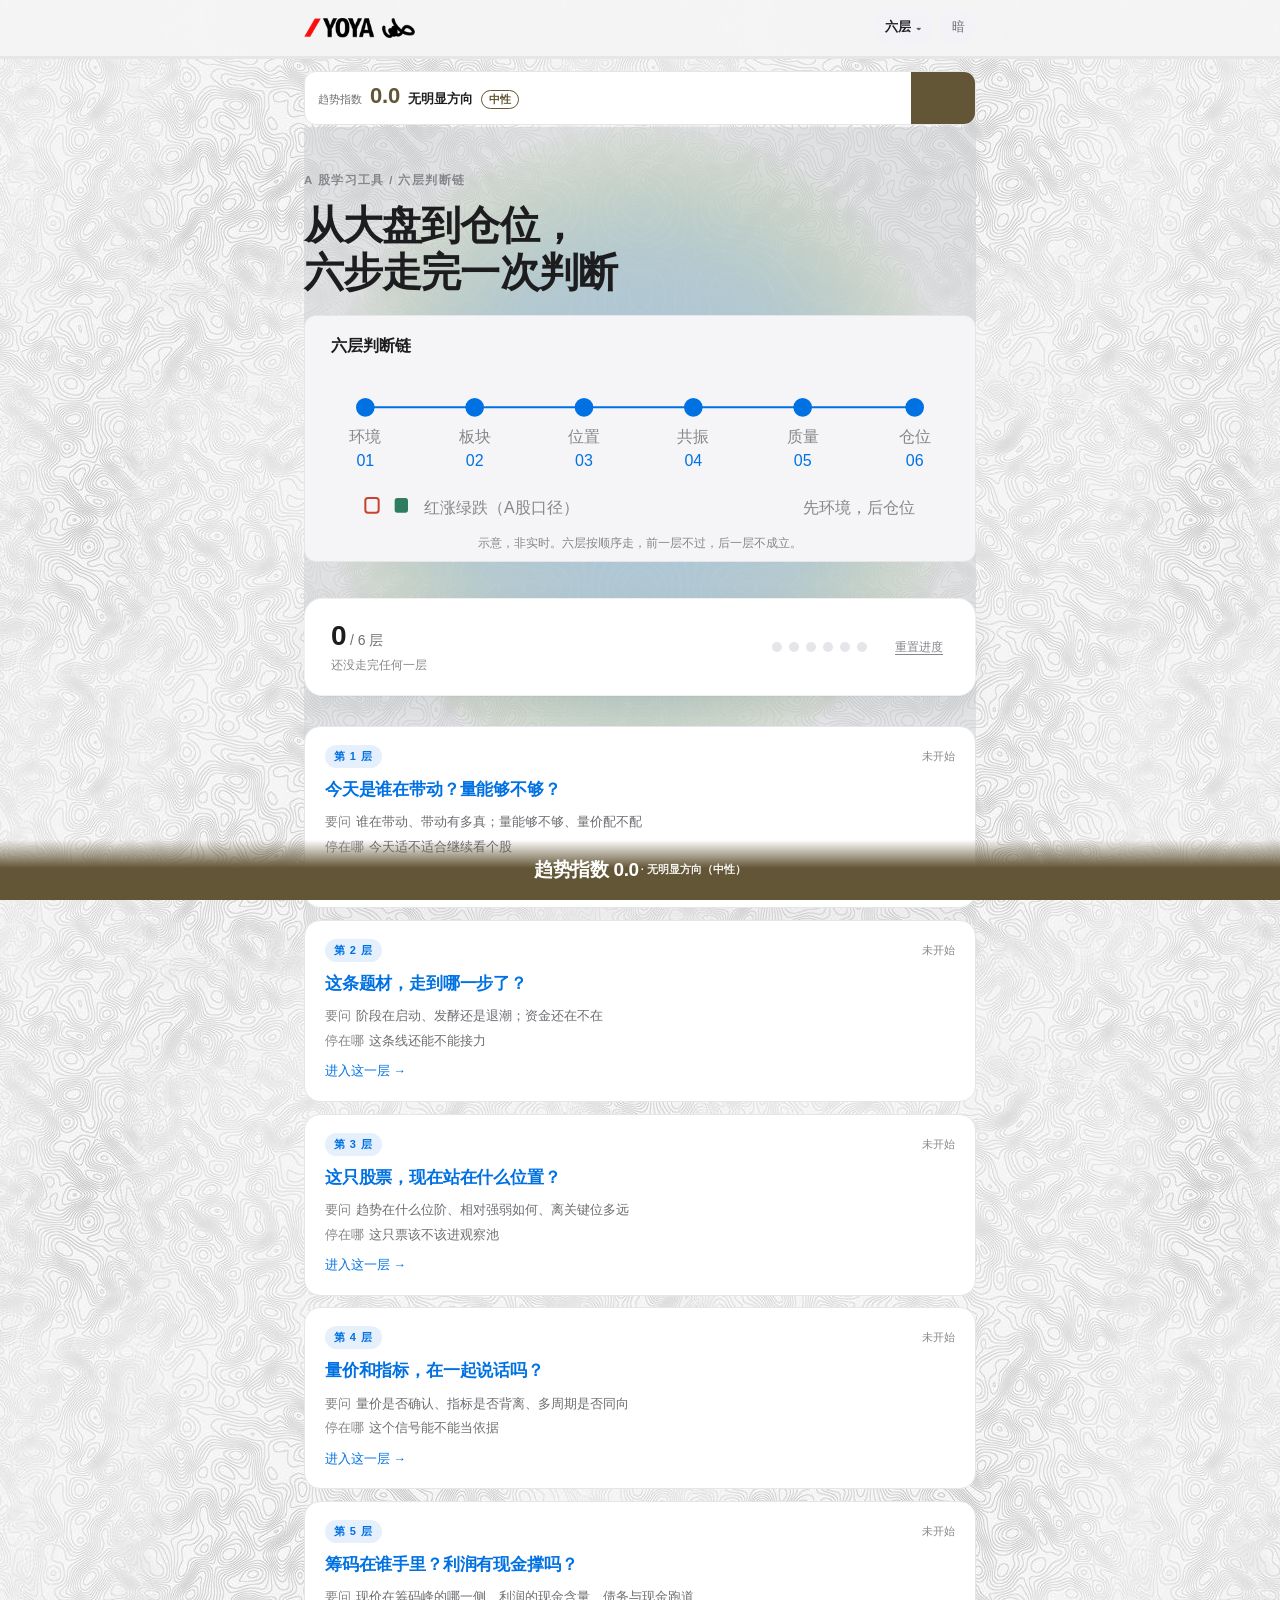
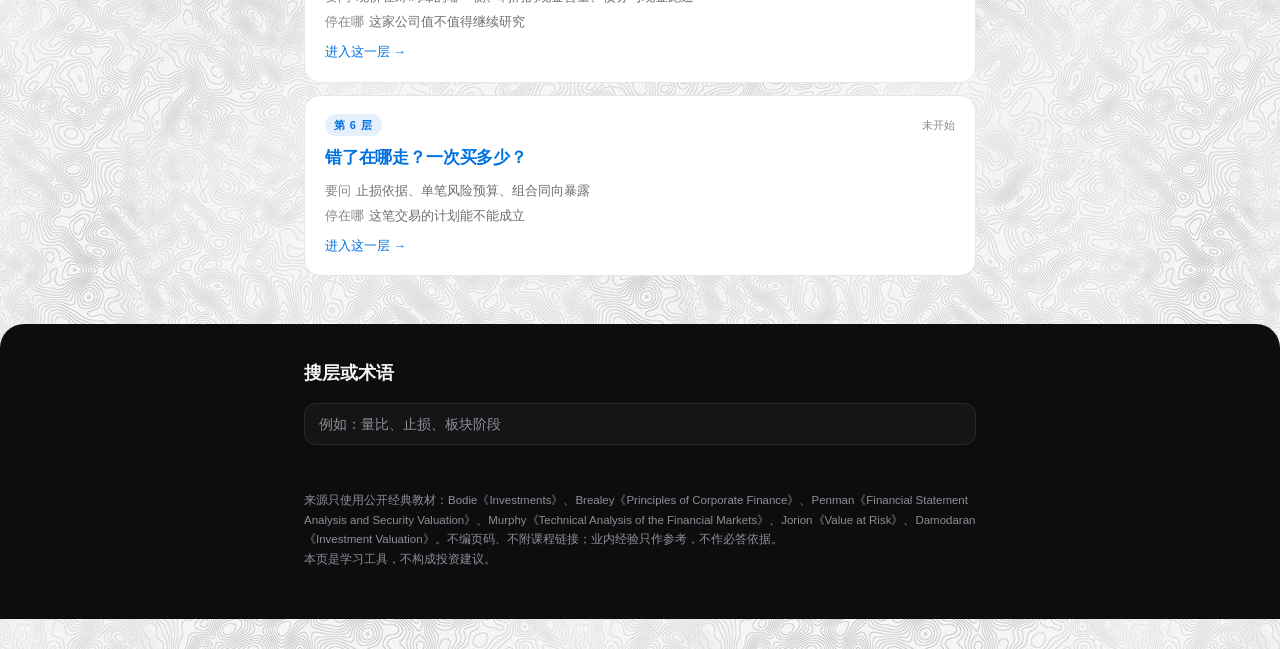
==== commit 582afbcc: "修复底纹未铺满：改挂 html 画布 + 新等高线纹理；纸白 #f5f5f5；动态渐变独立层置于纹理之上；转场遮幕只播一次" ====
--- a/index.html
+++ b/index.html
@@ -9,12 +9,14 @@
   <link rel="icon" type="image/png" href="assets/favicon.png">
   <link rel="apple-touch-icon" href="assets/favicon.png">
 <link rel="stylesheet" href="assets/app.css">
-<script>try{var t=localStorage.getItem('stock6.v1.theme');if(t)document.documentElement.dataset.theme=JSON.parse(t);}catch(e){}</script>
+<script>try{var t=localStorage.getItem('stock6.v1.theme');if(t)document.documentElement.dataset.theme=JSON.parse(t);}catch(e){}try{if(sessionStorage.getItem('stock6.v1.pt')==='1')document.documentElement.className+=' pt-in';}catch(e){}</script>
 <script src="assets/dict.js" defer></script>
 <script src="assets/layers.js" defer></script>
 <script src="assets/app.js" defer></script>
 </head>
-<body data-page="index">
+<body data-page="index">
+<div class="pv" id="ptOverlay" aria-hidden="true"><span class="pv-logo">YØYA</span></div>
+
 <header class="topbar">
   <div class="topbar-in">
     <a class="brand" href="index.html" aria-label="YOYA 六层判断链 · 回首页"></a>
@@ -28,7 +30,6 @@
 <main class="wrap">
   <section class="hero">
     <div class="hero-bg" aria-hidden="true">
-      <div class="bg-grad"><i></i><i></i><i></i><i></i></div>
       <div class="bg-tex t-far" data-f="0.15"></div>
       <div class="bg-tex t-mid" data-f="0.4"></div>
       <div class="bg-tex t-near" data-f="0.7"></div>
--- a/assets/app.css
+++ b/assets/app.css
@@ -1,7 +1,9 @@
 :root{
   --font:-apple-system,BlinkMacSystemFont,"SF Pro Text","PingFang SC","Noto Sans SC","Microsoft YaHei",sans-serif;
-  --bg:#f5f5f7;--surface:#fff;--surface-2:#f2f2f7;--text:#1d1d1f;--text-2:#6e6e73;--text-3:#86868b;
+  --bg:#f5f5f5;--surface:#fff;--surface-2:#f2f2f7;--text:#1d1d1f;--text-2:#6e6e73;--text-3:#86868b;
   --line:#e5e5ea;--line-2:#d2d2d7;--accent:#0071e3;--accent-soft:rgba(0,113,227,.1);
+  /* 纸白底与白卡只差 1.04:1，靠这条描边分层 */
+  --card-line:rgba(0,0,0,.06);
   /* A 股口径：红只表示涨，绿只表示跌；量能一律中性蓝 */
   --up:#c9412f;--down:#2f7d5e;--wy:#b5851f;--fig-bg:#f5f5f7;
   --radius:18px;--shadow:0 1px 2px rgba(0,0,0,.04),0 10px 30px rgba(0,0,0,.05);
@@ -17,6 +19,7 @@
     --line:#2c2c2e;--line-2:#3a3a3c;--accent:#2997ff;--accent-soft:rgba(41,151,255,.16);
     --up:#e07a68;--down:#6fb99a;--wy:#d8a63a;--fig-bg:#2c2c2e;
     --shadow:0 1px 2px rgba(0,0,0,.5),0 10px 30px rgba(0,0,0,.4);
+    --card-line:rgba(255,255,255,.09);
     --tr-weak:#b47a74;--tr-mid:#d65f51;--tr-strong:#fa432e;
     --tg-weak:#4d8f70;--tg-mid:#2ab272;--tg-strong:#05d675;
     --ty-weak:#9f8956;--ty-mid:#c6992f;--ty-strong:#efa906;
@@ -27,18 +30,19 @@
   --line:#2c2c2e;--line-2:#3a3a3c;--accent:#2997ff;--accent-soft:rgba(41,151,255,.16);
   --up:#e07a68;--down:#6fb99a;--wy:#d8a63a;--fig-bg:#2c2c2e;
   --shadow:0 1px 2px rgba(0,0,0,.5),0 10px 30px rgba(0,0,0,.4);
+  --card-line:rgba(255,255,255,.09);
   --tr-weak:#b47a74;--tr-mid:#d65f51;--tr-strong:#fa432e;
   --tg-weak:#4d8f70;--tg-mid:#2ab272;--tg-strong:#05d675;
   --ty-weak:#9f8956;--ty-mid:#c6992f;--ty-strong:#efa906;
 }
 *{box-sizing:border-box}
 html,body{margin:0;padding:0}
-body{background:var(--bg);color:var(--text);font-family:var(--font);font-size:clamp(16px,4.3vw,17px);line-height:1.7;
+body{background:transparent;color:var(--text);font-family:var(--font);font-size:clamp(16px,4.3vw,17px);line-height:1.7;
   -webkit-font-smoothing:antialiased;transition:background .3s var(--ease),color .3s var(--ease);overflow-x:hidden}
 button{font:inherit;color:inherit;background:none;border:0;cursor:pointer}
 a{color:var(--accent);text-decoration:none}
 img,svg{max-width:100%}
-.wrap{max-width:720px;margin:0 auto;padding:0 clamp(16px,4vw,24px) calc(72px + env(safe-area-inset-bottom))}
+.wrap{position:relative;z-index:1;max-width:720px;margin:0 auto;padding:0 clamp(16px,4vw,24px) calc(72px + env(safe-area-inset-bottom))}
 .topbar{position:sticky;top:0;z-index:20;background:color-mix(in srgb,var(--bg) 88%,transparent);
   -webkit-backdrop-filter:saturate(180%) blur(20px);backdrop-filter:saturate(180%) blur(20px);
   border-bottom:1px solid var(--line)}
@@ -86,7 +90,7 @@
 h1{font-size:clamp(28px,6.2vw,40px);line-height:1.16;letter-spacing:-.022em;font-weight:600;margin:12px 0 0;max-width:640px}
 .lede{margin:16px 0 0;font-size:clamp(16px,4.3vw,17px);line-height:1.75;color:var(--text-2);max-width:34em}
 .lede strong{color:var(--text);font-weight:600}
-.start-card{margin-top:30px;background:var(--surface);border-radius:var(--radius);box-shadow:var(--shadow);padding:clamp(18px,4.4vw,28px)}
+.start-card{margin-top:30px;background:var(--surface);border:1px solid var(--card-line);border-radius:var(--radius);box-shadow:var(--shadow);padding:clamp(18px,4.4vw,28px)}
 .start-title{font-size:15px;font-weight:600}
 .start-sub{margin-top:6px;font-size:13.5px;color:var(--text-2);line-height:1.7}
 .entries{margin-top:18px;display:flex;flex-direction:column;gap:12px}
@@ -116,7 +120,7 @@
 .jp-chip.veto{border-color:var(--up);background:color-mix(in srgb,var(--up) 9%,var(--surface))}
 .jp-chip.veto .jpt,.jp-chip.veto .jpw{color:var(--up)}
 .jp-chip.veto .jpw{border-color:color-mix(in srgb,var(--up) 45%,var(--line))}
-.q-card{margin-top:14px;background:var(--surface);border-radius:var(--radius);box-shadow:var(--shadow);padding:clamp(18px,4.4vw,30px)}
+.q-card{margin-top:14px;background:var(--surface);border:1px solid var(--card-line);border-radius:var(--radius);box-shadow:var(--shadow);padding:clamp(18px,4.4vw,30px)}
 .q-top{display:flex;align-items:center;gap:10px;flex-wrap:wrap}
 .q-step{font-size:11.5px;font-weight:600;color:var(--accent);background:var(--accent-soft);border-radius:999px;padding:3px 10px;
   letter-spacing:.02em;font-variant-numeric:tabular-nums}
@@ -160,7 +164,7 @@
 .link-btn:disabled:hover{background:var(--surface-2);color:var(--text-2)}
 .q-note{margin-left:auto;font-size:11.5px;color:var(--text-3)}
 .q-ask{font-size:10.5px;font-weight:600;letter-spacing:.1em;text-transform:uppercase;color:var(--text-3);margin:20px 0 0}
-.verdict-card{margin-top:14px;background:var(--surface);border-radius:var(--radius);box-shadow:var(--shadow);padding:clamp(18px,4.4vw,30px)}
+.verdict-card{margin-top:14px;background:var(--surface);border:1px solid var(--card-line);border-radius:var(--radius);box-shadow:var(--shadow);padding:clamp(18px,4.4vw,30px)}
 .verdict-label{font-size:11px;font-weight:600;letter-spacing:.12em;text-transform:uppercase;color:var(--text-3)}
 .verdict{font-size:clamp(24px,6.6vw,30px);font-weight:600;letter-spacing:-.02em;margin-top:8px;line-height:1.3}
 .verdict .tag{display:inline-block;vertical-align:3px;margin-left:8px;font-size:11px;font-weight:500;letter-spacing:.02em;padding:2px 9px;
@@ -187,7 +191,7 @@
 .gloss-search{margin-top:14px;width:100%;height:42px;border:1px solid var(--line);border-radius:11px;background:var(--surface-2);
   color:var(--text);font-size:14px;padding:0 14px;outline:none;-webkit-appearance:none}
 .gloss-search:focus{border-color:var(--accent);background:var(--surface)}
-.gloss-list{margin:14px 0 0;background:var(--surface);border-radius:var(--radius);box-shadow:var(--shadow);overflow:hidden}
+.gloss-list{margin:14px 0 0;background:var(--surface);border:1px solid var(--card-line);border-radius:var(--radius);box-shadow:var(--shadow);overflow:hidden}
 .gloss-item{padding:15px 20px;border-bottom:1px solid var(--line)}
 .gloss-item:last-child{border-bottom:0}
 .gloss-item[hidden]{display:none}
@@ -282,7 +286,7 @@
 .sheet-body p+p{margin-top:14px}
 .sheet-body .k{display:block;font-size:10.5px;letter-spacing:.06em;text-transform:uppercase;color:var(--text-3);margin-bottom:2px}
 /* 总览 */
-.progress-card{margin-top:28px;background:var(--surface);border-radius:var(--radius);box-shadow:var(--shadow);
+.progress-card{margin-top:28px;background:var(--surface);border:1px solid var(--card-line);border-radius:var(--radius);box-shadow:var(--shadow);
   padding:20px clamp(18px,4.4vw,26px);display:flex;align-items:center;gap:16px;flex-wrap:wrap}
 .progress-main{min-width:150px}
 .progress-num{font-size:28px;font-weight:600;letter-spacing:-.02em;line-height:1.2;font-variant-numeric:tabular-nums}
@@ -376,7 +380,7 @@
 [data-verdict="neutral"][data-strength="2"]{--blk:124 95 29}
 [data-verdict="neutral"][data-strength="3"]{--blk:149 106 4}
 [data-verdict="none"]{--blk:150 152 158}
-body[data-verdict="unknown"]{background:var(--blueBg)}
+body[data-verdict="unknown"]{background:color-mix(in srgb,var(--blueBg) 88%,transparent)}
 .vblock{position:fixed;left:0;right:0;height:var(--blockHC);z-index:18;display:none;pointer-events:none;overflow:hidden;
   transition:height .24s var(--ease)}
 body[data-expanded="true"] .vblock{height:var(--blockH)}
@@ -550,43 +554,77 @@
 .hero > :not(.hero-bg){position:relative;z-index:1}
 /* 首屏背景只在 hero 内铺，后面的内容容器必须压在其上，避免白纱洗淡正文 */
 #siteRoot,.night,#startCard,#stage{position:relative;z-index:1}
-.hero-bg{position:absolute;left:0;right:0;top:0;height:clamp(560px,110vh,920px);z-index:-1;pointer-events:none;overflow:hidden}
-.bg-paused .bg-grad i{animation-play-state:paused}
-.bg-grad{position:absolute;inset:0;overflow:hidden}
-.bg-grad i{position:absolute;left:50%;top:36%;width:58vmin;height:58vmin;margin:-29vmin 0 0 -29vmin;border-radius:50%;
-  background:radial-gradient(circle,rgba(0,122,255,.34) 0,rgba(0,122,255,.13) 44%,rgba(0,122,255,0) 72%);
-  will-change:transform;animation:orbA 4.8s linear infinite}
-.bg-grad i:nth-child(2){background:radial-gradient(circle,rgba(255,214,0,.26) 0,rgba(255,214,0,.1) 44%,rgba(255,214,0,0) 72%);
-  animation-name:orbB;animation-delay:-2.1s}
-.bg-grad i:nth-child(3){background:radial-gradient(circle,rgba(0,122,255,.22) 0,rgba(0,122,255,.08) 44%,rgba(0,122,255,0) 72%);
-  animation-name:orbC;animation-delay:-4.2s}
-.bg-grad i:nth-child(4){background:radial-gradient(circle,rgba(255,214,0,.2) 0,rgba(255,214,0,.07) 44%,rgba(255,214,0,0) 72%);
-  animation-name:orbD;animation-delay:-1s}
-@keyframes orbA{0%,100%{transform:translate3d(0,-11vh,0)}25%{transform:translate3d(26vw,0,0)}50%{transform:translate3d(0,11vh,0)}75%{transform:translate3d(-26vw,0,0)}}
-@keyframes orbB{0%,100%{transform:translate3d(0,-15vh,0)}25%{transform:translate3d(22vw,0,0)}50%{transform:translate3d(0,15vh,0)}75%{transform:translate3d(-22vw,0,0)}}
-@keyframes orbC{0%,100%{transform:translate3d(0,-11vh,0)}25%{transform:translate3d(30vw,0,0)}50%{transform:translate3d(0,11vh,0)}75%{transform:translate3d(-30vw,0,0)}}
-@keyframes orbD{0%,100%{transform:translate3d(0,-13vh,0)}25%{transform:translate3d(18vw,0,0)}50%{transform:translate3d(0,13vh,0)}75%{transform:translate3d(-18vw,0,0)}}
+.hero-bg{position:absolute;left:0;right:0;top:0;height:clamp(560px,110vh,920px);z-index:-1;pointer-events:none;overflow:hidden;
+  -webkit-mask-image:linear-gradient(#000 58%,rgba(0,0,0,0));mask-image:linear-gradient(#000 58%,rgba(0,0,0,0))}
+/* 动态渐变：固定全屏独立图层，压在等高线纹理之上、正文/卡片之下；只动 transform，合成层不重绘 */
+.bg-flow{position:fixed;inset:0;z-index:0;pointer-events:none;overflow:hidden}
+.bg-flow i{position:absolute;left:50%;top:50%;width:72vmin;height:72vmin;margin:-36vmin 0 0 -36vmin;border-radius:50%;
+  background:radial-gradient(circle,rgb(var(--fc) / var(--fa)) 0,rgb(var(--fc) / calc(var(--fa) * .62)) 42%,rgb(var(--fc) / 0) 72%);
+  will-change:transform;animation:flowA 4.8s linear infinite}
+.bg-flow i:nth-child(1){--fc:255 250 0;--fa:.85}
+.bg-flow i:nth-child(2){--fc:255 245 107;--fa:.86;animation-name:flowB}
+.bg-flow i:nth-child(3){--fc:0 113 227;--fa:.62;animation-name:flowC}
+.bg-flow i:nth-child(4){--fc:125 182 255;--fa:.72;animation-name:flowD}
+@keyframes flowA{0%{transform:translate3d(70vw,0vh,0)}12.5%{transform:translate3d(49.5vw,21.2vh,0)}25%{transform:translate3d(0vw,30vh,0)}37.5%{transform:translate3d(-49.5vw,21.2vh,0)}50%{transform:translate3d(-70vw,0vh,0)}62.5%{transform:translate3d(-49.5vw,-21.2vh,0)}75%{transform:translate3d(0vw,-30vh,0)}87.5%{transform:translate3d(49.5vw,-21.2vh,0)}100%{transform:translate3d(70vw,0vh,0)}}
+@keyframes flowB{0%{transform:translate3d(-30.3vw,34.5vh,0)}12.5%{transform:translate3d(-58vw,10.1vh,0)}25%{transform:translate3d(-51.8vw,-20.2vh,0)}37.5%{transform:translate3d(-15.2vw,-38.7vh,0)}50%{transform:translate3d(30.3vw,-34.5vh,0)}62.5%{transform:translate3d(58vw,-10.1vh,0)}75%{transform:translate3d(51.8vw,20.2vh,0)}87.5%{transform:translate3d(15.2vw,38.7vh,0)}100%{transform:translate3d(-30.3vw,34.5vh,0)}}
+@keyframes flowC{0%{transform:translate3d(-39.2vw,-26.1vh,0)}12.5%{transform:translate3d(21.6vw,-28.9vh,0)}25%{transform:translate3d(69.7vw,-14.7vh,0)}37.5%{transform:translate3d(77vw,8.1vh,0)}50%{transform:translate3d(39.2vw,26.1vh,0)}62.5%{transform:translate3d(-21.6vw,28.9vh,0)}75%{transform:translate3d(-69.7vw,14.7vh,0)}87.5%{transform:translate3d(-77vw,-8.1vh,0)}100%{transform:translate3d(-39.2vw,-26.1vh,0)}}
+@keyframes flowD{0%{transform:translate3d(27vw,29.5vh,0)}12.5%{transform:translate3d(-10.6vw,34.2vh,0)}25%{transform:translate3d(-42.1vw,18.9vh,0)}37.5%{transform:translate3d(-48.9vw,-7.5vh,0)}50%{transform:translate3d(-27vw,-29.5vh,0)}62.5%{transform:translate3d(10.6vw,-34.2vh,0)}75%{transform:translate3d(42.1vw,-18.9vh,0)}87.5%{transform:translate3d(48.9vw,7.5vh,0)}100%{transform:translate3d(27vw,29.5vh,0)}}
 .bg-tex{position:absolute;left:50%;top:50%;transform:translate3d(-50%,-50%,0);
   background-image:url(tex-contour.jpg);background-repeat:repeat;background-position:center;will-change:transform}
-.t-far{width:154%;height:154%;background-size:560px auto;opacity:.16}
-.t-mid{width:124%;height:124%;background-size:460px auto;opacity:.22}
-.t-near{width:104%;height:104%;background-size:380px auto;opacity:.3}
-.bg-veil{position:absolute;inset:0;background:rgba(245,247,251,.68)}
+.t-far{width:154%;height:154%;background-size:560px auto;opacity:.05}
+.t-mid{width:124%;height:124%;background-size:460px auto;opacity:.07}
+.t-near{width:104%;height:104%;background-size:380px auto;opacity:.09}
+.bg-veil{position:absolute;inset:0;background:rgba(245,247,251,.5)}
 @media (prefers-color-scheme:dark){
   :root:not([data-theme="light"]) .bg-veil{background:rgba(9,10,13,.64)}
   :root:not([data-theme="light"]) .bg-tex{filter:invert(1) brightness(.5)}
-  :root:not([data-theme="light"]) .bg-grad i{opacity:.42}
+  :root:not([data-theme="light"]) .bg-flow i{opacity:.34;filter:saturate(.7)}
 }
 :root[data-theme="dark"] .bg-veil{background:rgba(9,10,13,.64)}
 :root[data-theme="dark"] .bg-tex{filter:invert(1) brightness(.5)}
-:root[data-theme="dark"] .bg-grad i{opacity:.42}
+:root[data-theme="dark"] .bg-flow i{opacity:.34;filter:saturate(.7)}
+/* 全站底纹：直接铺在 html 画布上（最底层），任何容器背景都在它之上；
+   顺序为 纸白底 #f5f5f5 → 等高线纹理 → (.bg-flow 动态渐变) → 正文；
+   不用 body::before + z-index:-1，避免被 body 自身背景（或不支持负层级的浏览器）整块盖掉 */
+html{background-color:var(--bg);background-image:url(tex-contour-1487-light.jpg);background-repeat:repeat;
+  background-size:558px 675px;background-position:center top}
+@media (prefers-color-scheme:dark){
+  :root:not([data-theme="light"]){background-image:url(tex-contour-1487-dark.jpg)}
+}
+:root[data-theme="dark"]{background-image:url(tex-contour-1487-dark.jpg)}
 /* 滚动淡入：仅内容区；初始 0 / 28px，播完回自然流 */
 .rv{opacity:0;transform:translate3d(0,28px,0);transition:opacity .7s cubic-bezier(.215,.61,.355,1),transform .7s cubic-bezier(.215,.61,.355,1)}
 .rv-on{opacity:1;transform:translate3d(0,0,0)}
 .rv-anim{will-change:opacity,transform}
 @media (prefers-reduced-motion:reduce){
   .rv{opacity:1;transform:none;transition:none}
-  .bg-grad i{animation:none}
+  .bg-flow i{animation:none}
+  .bg-flow i:nth-child(1){transform:translate3d(70vw,0,0)}
+  .bg-flow i:nth-child(2){transform:translate3d(-30.3vw,34.5vh,0)}
+  .bg-flow i:nth-child(3){transform:translate3d(-39.2vw,-26.1vh,0)}
+  .bg-flow i:nth-child(4){transform:translate3d(27vw,29.5vh,0)}
   .bg-tex{will-change:auto}
 }
 @media (prefers-reduced-motion:reduce){*{transition:none!important;animation:none!important;scroll-behavior:auto!important}}
+/* 页面转场遮幕：只做 translateX，不加阴影/模糊；覆盖导航与量条 */
+.pv{position:fixed;inset:0;z-index:9999;pointer-events:none;background:#f5f5f5;
+  transform:translateX(-100%);
+  display:flex;align-items:center;justify-content:center}
+/* 目标页首帧就必须铺满：<head> 里的内联脚本命中 sessionStorage 时给 html 加 .pt-in */
+html.pt-in .pv{transform:translateX(0)}
+/* 入场/退场都用 animation，避免 transition 的起始样式竞态导致“闪两次/不滑出” */
+.pv-cover{transform:translateX(0);animation:pvIn .4s cubic-bezier(.65,.05,.36,1) both}
+.pv-out{transform:translateX(100%);animation:pvOut .45s cubic-bezier(.65,.05,.36,1) both}
+@keyframes pvIn{from{transform:translateX(-100%)}to{transform:translateX(0)}}
+@keyframes pvOut{from{transform:translateX(0)}to{transform:translateX(100%)}}
+.pv-logo{font:800 20px/1 -apple-system,BlinkMacSystemFont,"Segoe UI","PingFang SC","Microsoft YaHei",sans-serif;
+  letter-spacing:.14em;color:#14181f}
+:root[data-theme="dark"] .pv{background:#0d0e12}
+@media (prefers-color-scheme:dark){
+  :root:not([data-theme="light"]) .pv{background:#0d0e12}
+}
+:root[data-theme="dark"] .pv-logo{color:#e9ebf0}
+@media (prefers-color-scheme:dark){
+  :root:not([data-theme="light"]) .pv-logo{color:#e9ebf0}
+}
+@media (prefers-reduced-motion:reduce){.pv{display:none}}
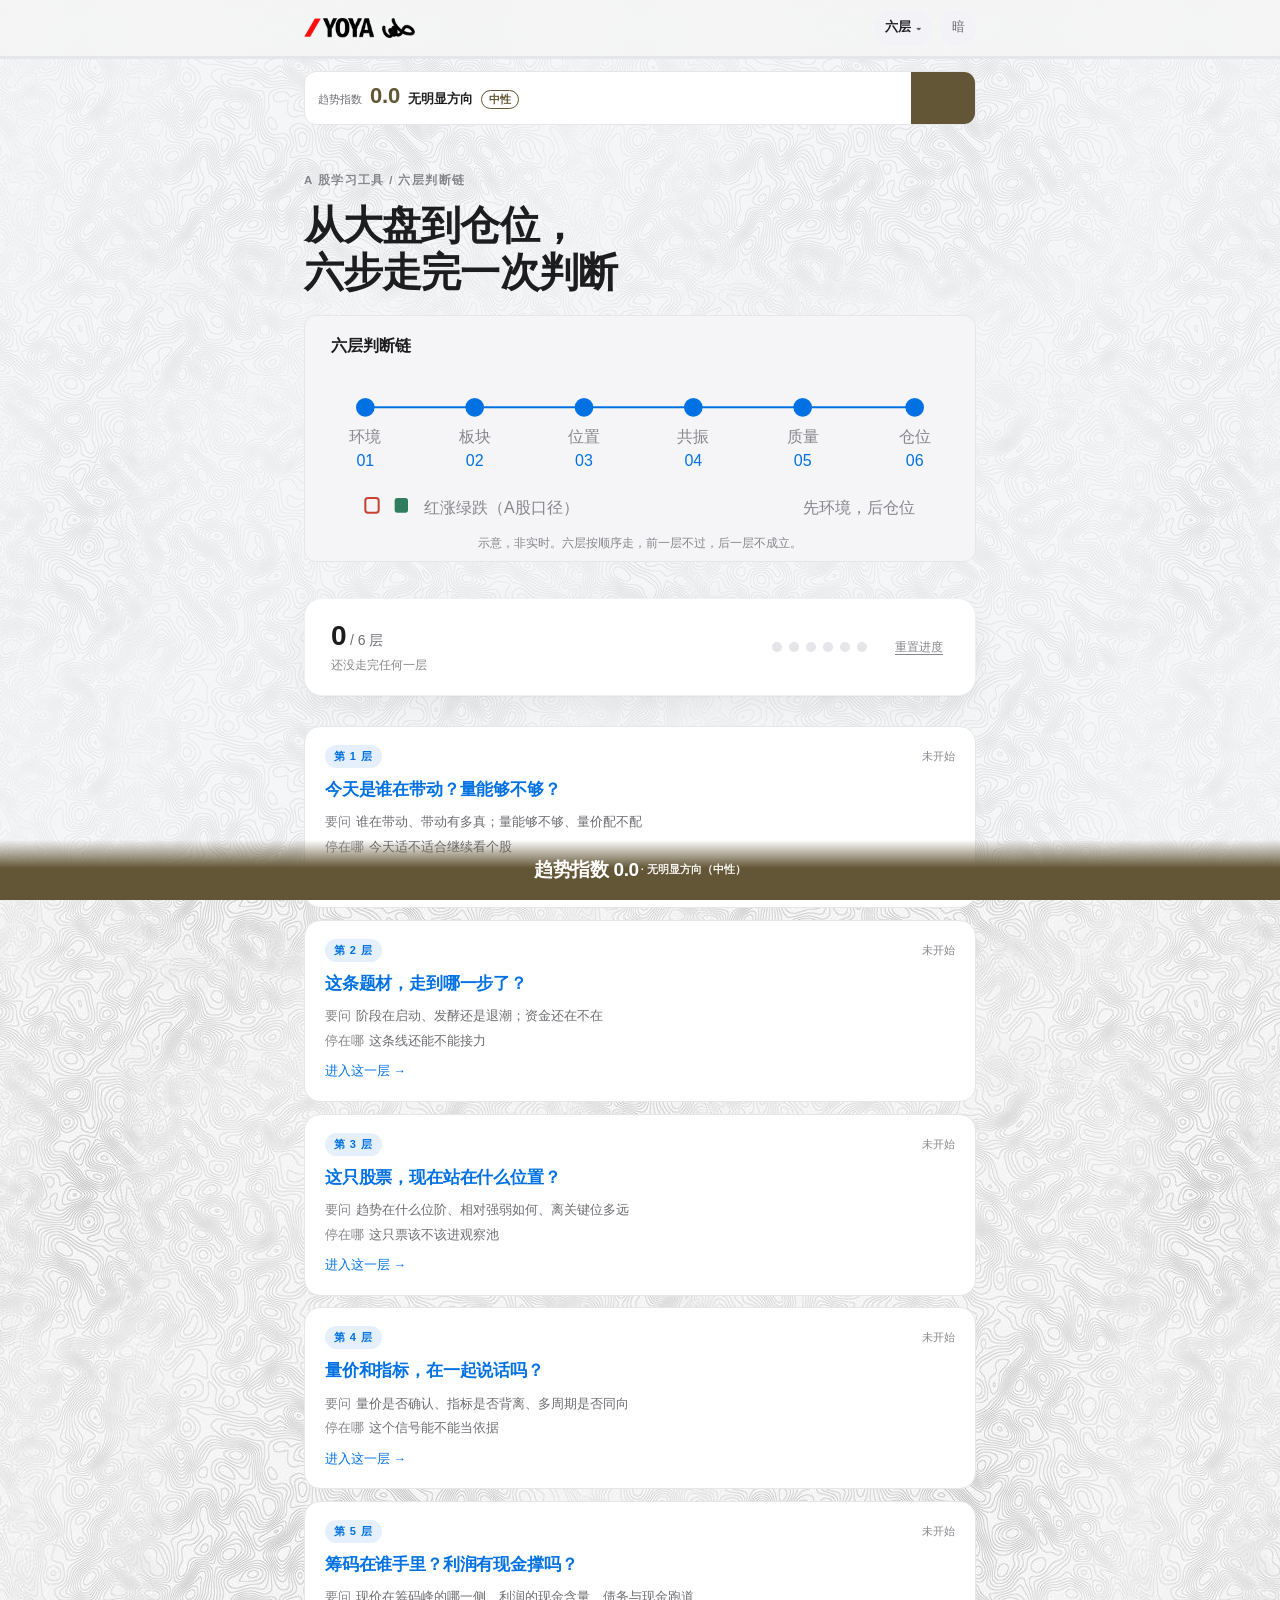
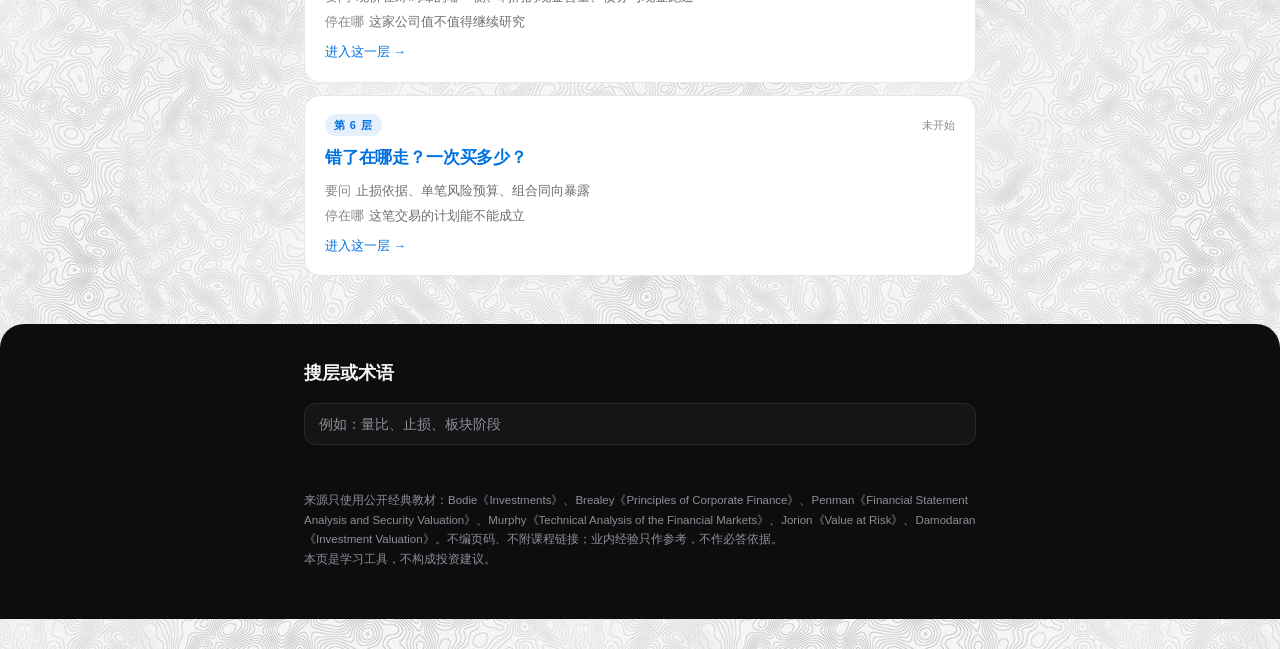
==== commit 5d2d1954: "统一全站纱罩：删除首屏 hero-bg 三层纹理视差与局部白纱，改为一层 fixed 铺满的半透明纱罩（浅 rgba(245,247,251,.5) / 暗 rgba(9,10,13,.64)），层级" ====
--- a/index.html
+++ b/index.html
@@ -29,12 +29,6 @@
 
 <main class="wrap">
   <section class="hero">
-    <div class="hero-bg" aria-hidden="true">
-      <div class="bg-tex t-far" data-f="0.15"></div>
-      <div class="bg-tex t-mid" data-f="0.4"></div>
-      <div class="bg-tex t-near" data-f="0.7"></div>
-      <div class="bg-veil"></div>
-    </div>
     <div class="kicker">A 股学习工具 / 六层判断链</div>
     <h1>从大盘到仓位，<br>六步走完一次判断</h1>
     <figure class="fig">
--- a/assets/app.css
+++ b/assets/app.css
@@ -549,61 +549,32 @@
 :root[data-theme="dark"] [data-verdict="none"]{--blk:120 124 132}
 :root[data-theme="dark"] .nav-menu{box-shadow:0 10px 30px rgba(0,0,0,.55)}
 :root[data-theme="dark"] .night{--nbg:#0b0b0e;--ncard:#121216;--ncard2:#17171c;--nline:#26262b;border-top:1px solid #1f1f23}
-/* ============ 首屏背景：动态渐变（下）+ 等高线纹理视差（中） ============ */
+/* ============ 首屏不再有局部背景/纱罩，统一由全站纱罩处理 ============ */
 .hero{position:relative;isolation:isolate;z-index:0}
-.hero > :not(.hero-bg){position:relative;z-index:1}
-/* 首屏背景只在 hero 内铺，后面的内容容器必须压在其上，避免白纱洗淡正文 */
+/* 内容容器统一压在纱罩之上 */
 #siteRoot,.night,#startCard,#stage{position:relative;z-index:1}
-.hero-bg{position:absolute;left:0;right:0;top:0;height:clamp(560px,110vh,920px);z-index:-1;pointer-events:none;overflow:hidden;
-  -webkit-mask-image:linear-gradient(#000 58%,rgba(0,0,0,0));mask-image:linear-gradient(#000 58%,rgba(0,0,0,0))}
-/* 动态渐变：固定全屏独立图层，压在等高线纹理之上、正文/卡片之下；只动 transform，合成层不重绘 */
-.bg-flow{position:fixed;inset:0;z-index:0;pointer-events:none;overflow:hidden}
-.bg-flow i{position:absolute;left:50%;top:50%;width:72vmin;height:72vmin;margin:-36vmin 0 0 -36vmin;border-radius:50%;
-  background:radial-gradient(circle,rgb(var(--fc) / var(--fa)) 0,rgb(var(--fc) / calc(var(--fa) * .62)) 42%,rgb(var(--fc) / 0) 72%);
-  will-change:transform;animation:flowA 4.8s linear infinite}
-.bg-flow i:nth-child(1){--fc:255 250 0;--fa:.85}
-.bg-flow i:nth-child(2){--fc:255 245 107;--fa:.86;animation-name:flowB}
-.bg-flow i:nth-child(3){--fc:0 113 227;--fa:.62;animation-name:flowC}
-.bg-flow i:nth-child(4){--fc:125 182 255;--fa:.72;animation-name:flowD}
-@keyframes flowA{0%{transform:translate3d(70vw,0vh,0)}12.5%{transform:translate3d(49.5vw,21.2vh,0)}25%{transform:translate3d(0vw,30vh,0)}37.5%{transform:translate3d(-49.5vw,21.2vh,0)}50%{transform:translate3d(-70vw,0vh,0)}62.5%{transform:translate3d(-49.5vw,-21.2vh,0)}75%{transform:translate3d(0vw,-30vh,0)}87.5%{transform:translate3d(49.5vw,-21.2vh,0)}100%{transform:translate3d(70vw,0vh,0)}}
-@keyframes flowB{0%{transform:translate3d(-30.3vw,34.5vh,0)}12.5%{transform:translate3d(-58vw,10.1vh,0)}25%{transform:translate3d(-51.8vw,-20.2vh,0)}37.5%{transform:translate3d(-15.2vw,-38.7vh,0)}50%{transform:translate3d(30.3vw,-34.5vh,0)}62.5%{transform:translate3d(58vw,-10.1vh,0)}75%{transform:translate3d(51.8vw,20.2vh,0)}87.5%{transform:translate3d(15.2vw,38.7vh,0)}100%{transform:translate3d(-30.3vw,34.5vh,0)}}
-@keyframes flowC{0%{transform:translate3d(-39.2vw,-26.1vh,0)}12.5%{transform:translate3d(21.6vw,-28.9vh,0)}25%{transform:translate3d(69.7vw,-14.7vh,0)}37.5%{transform:translate3d(77vw,8.1vh,0)}50%{transform:translate3d(39.2vw,26.1vh,0)}62.5%{transform:translate3d(-21.6vw,28.9vh,0)}75%{transform:translate3d(-69.7vw,14.7vh,0)}87.5%{transform:translate3d(-77vw,-8.1vh,0)}100%{transform:translate3d(-39.2vw,-26.1vh,0)}}
-@keyframes flowD{0%{transform:translate3d(27vw,29.5vh,0)}12.5%{transform:translate3d(-10.6vw,34.2vh,0)}25%{transform:translate3d(-42.1vw,18.9vh,0)}37.5%{transform:translate3d(-48.9vw,-7.5vh,0)}50%{transform:translate3d(-27vw,-29.5vh,0)}62.5%{transform:translate3d(10.6vw,-34.2vh,0)}75%{transform:translate3d(42.1vw,-18.9vh,0)}87.5%{transform:translate3d(48.9vw,7.5vh,0)}100%{transform:translate3d(27vw,29.5vh,0)}}
-.bg-tex{position:absolute;left:50%;top:50%;transform:translate3d(-50%,-50%,0);
-  background-image:url(tex-contour.jpg);background-repeat:repeat;background-position:center;will-change:transform}
-.t-far{width:154%;height:154%;background-size:560px auto;opacity:.05}
-.t-mid{width:124%;height:124%;background-size:460px auto;opacity:.07}
-.t-near{width:104%;height:104%;background-size:380px auto;opacity:.09}
-.bg-veil{position:absolute;inset:0;background:rgba(245,247,251,.5)}
-@media (prefers-color-scheme:dark){
-  :root:not([data-theme="light"]) .bg-veil{background:rgba(9,10,13,.64)}
-  :root:not([data-theme="light"]) .bg-tex{filter:invert(1) brightness(.5)}
-  :root:not([data-theme="light"]) .bg-flow i{opacity:.34;filter:saturate(.7)}
-}
-:root[data-theme="dark"] .bg-veil{background:rgba(9,10,13,.64)}
-:root[data-theme="dark"] .bg-tex{filter:invert(1) brightness(.5)}
-:root[data-theme="dark"] .bg-flow i{opacity:.34;filter:saturate(.7)}
 /* 全站底纹：直接铺在 html 画布上（最底层），任何容器背景都在它之上；
-   顺序为 纸白底 #f5f5f5 → 等高线纹理 → (.bg-flow 动态渐变) → 正文；
-   不用 body::before + z-index:-1，避免被 body 自身背景（或不支持负层级的浏览器）整块盖掉 */
+   顺序为 纸白底 #f5f5f5 → 等高线纹理 → 全站纱罩 → 正文；
+   纹理不用 body::before + z-index:-1，避免被 body 自身背景（或不支持负层级的浏览器）整块盖掉 */
 html{background-color:var(--bg);background-image:url(tex-contour-1487-light.jpg);background-repeat:repeat;
   background-size:558px 675px;background-position:center top}
 @media (prefers-color-scheme:dark){
   :root:not([data-theme="light"]){background-image:url(tex-contour-1487-dark.jpg)}
 }
 :root[data-theme="dark"]{background-image:url(tex-contour-1487-dark.jpg)}
+/* 全站唯一一层纱罩：fixed 铺满整页，纹理之上、正文之下；首屏不再单独叠一层。
+   夜间区 .night 自带不透明深底且 z-index:1，会完整盖住这层纱罩，保持纯深底 */
+body::before{content:"";position:fixed;inset:0;z-index:0;pointer-events:none;background:rgba(245,247,251,.5)}
+@media (prefers-color-scheme:dark){
+  :root:not([data-theme="light"]) body::before{background:rgba(9,10,13,.64)}
+}
+:root[data-theme="dark"] body::before{background:rgba(9,10,13,.64)}
 /* 滚动淡入：仅内容区；初始 0 / 28px，播完回自然流 */
 .rv{opacity:0;transform:translate3d(0,28px,0);transition:opacity .7s cubic-bezier(.215,.61,.355,1),transform .7s cubic-bezier(.215,.61,.355,1)}
 .rv-on{opacity:1;transform:translate3d(0,0,0)}
 .rv-anim{will-change:opacity,transform}
 @media (prefers-reduced-motion:reduce){
   .rv{opacity:1;transform:none;transition:none}
-  .bg-flow i{animation:none}
-  .bg-flow i:nth-child(1){transform:translate3d(70vw,0,0)}
-  .bg-flow i:nth-child(2){transform:translate3d(-30.3vw,34.5vh,0)}
-  .bg-flow i:nth-child(3){transform:translate3d(-39.2vw,-26.1vh,0)}
-  .bg-flow i:nth-child(4){transform:translate3d(27vw,29.5vh,0)}
-  .bg-tex{will-change:auto}
 }
 @media (prefers-reduced-motion:reduce){*{transition:none!important;animation:none!important;scroll-behavior:auto!important}}
 /* 页面转场遮幕：只做 translateX，不加阴影/模糊；覆盖导航与量条 */
